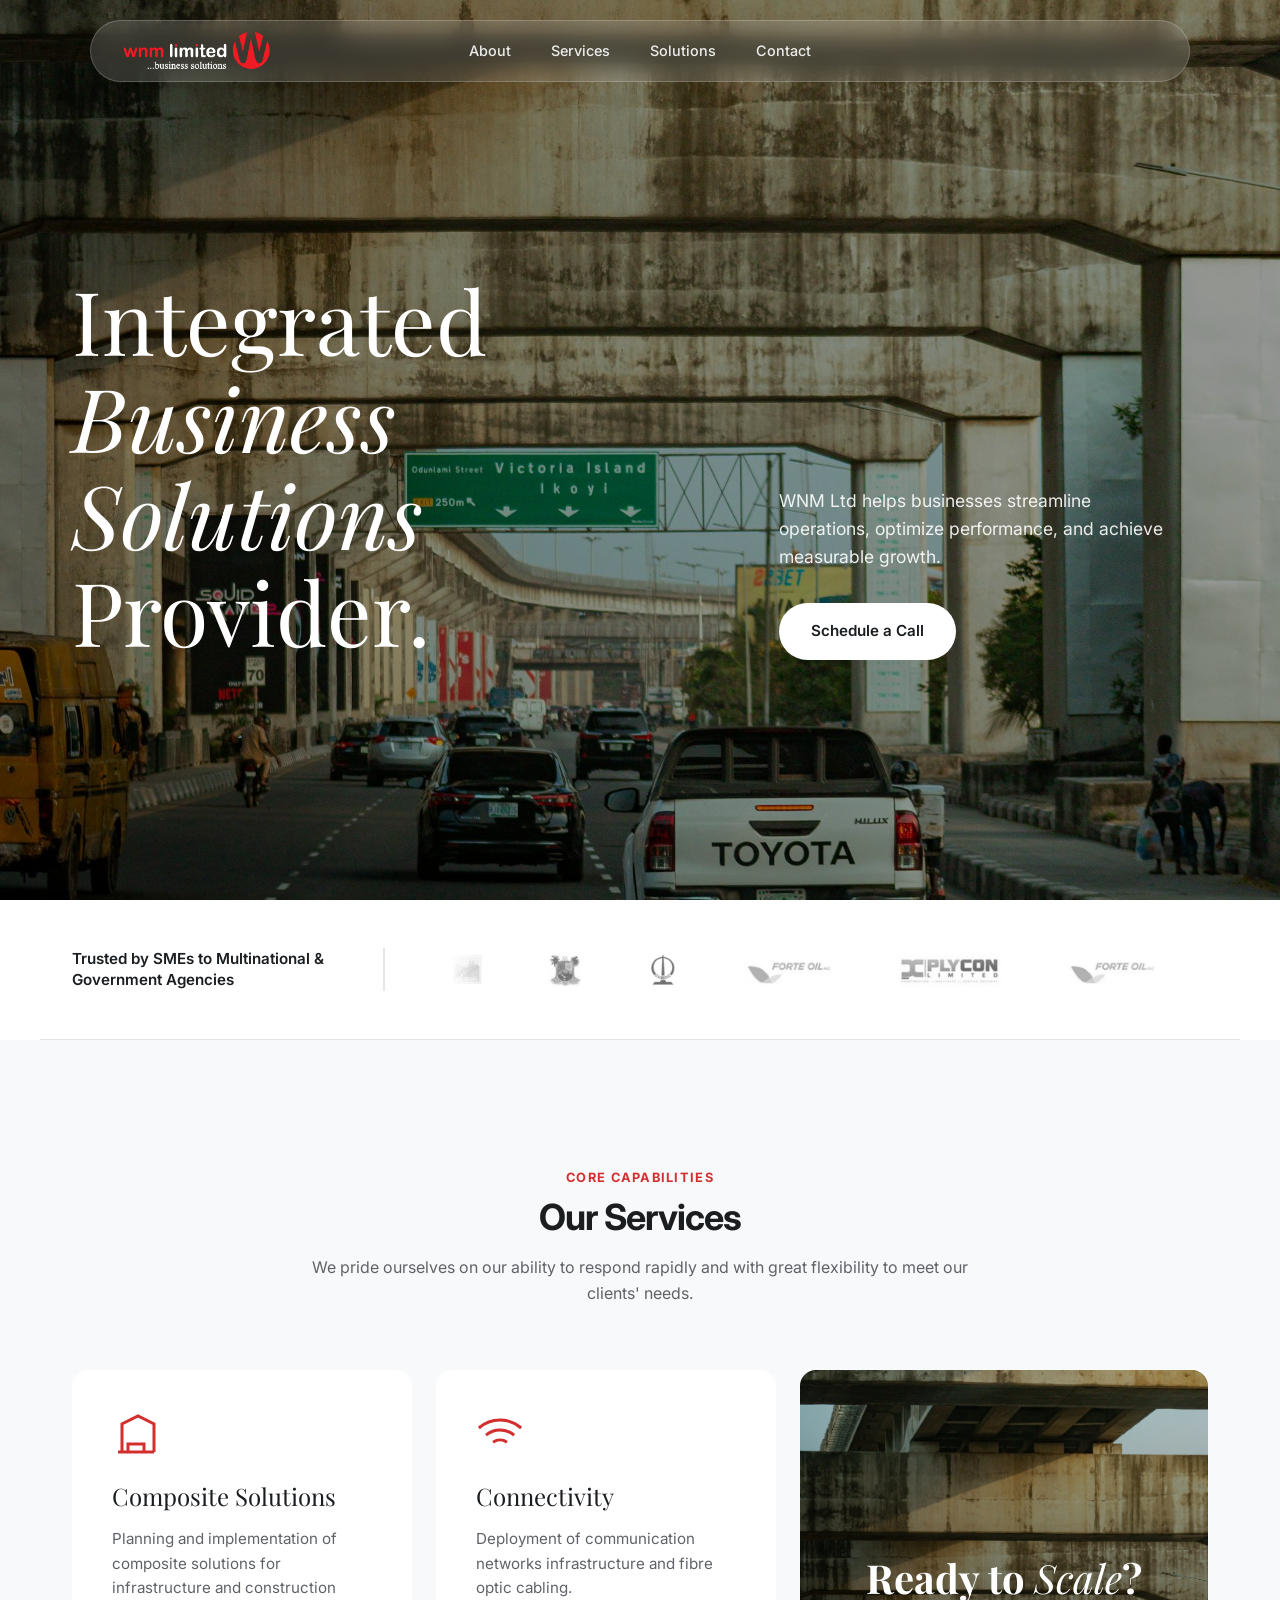
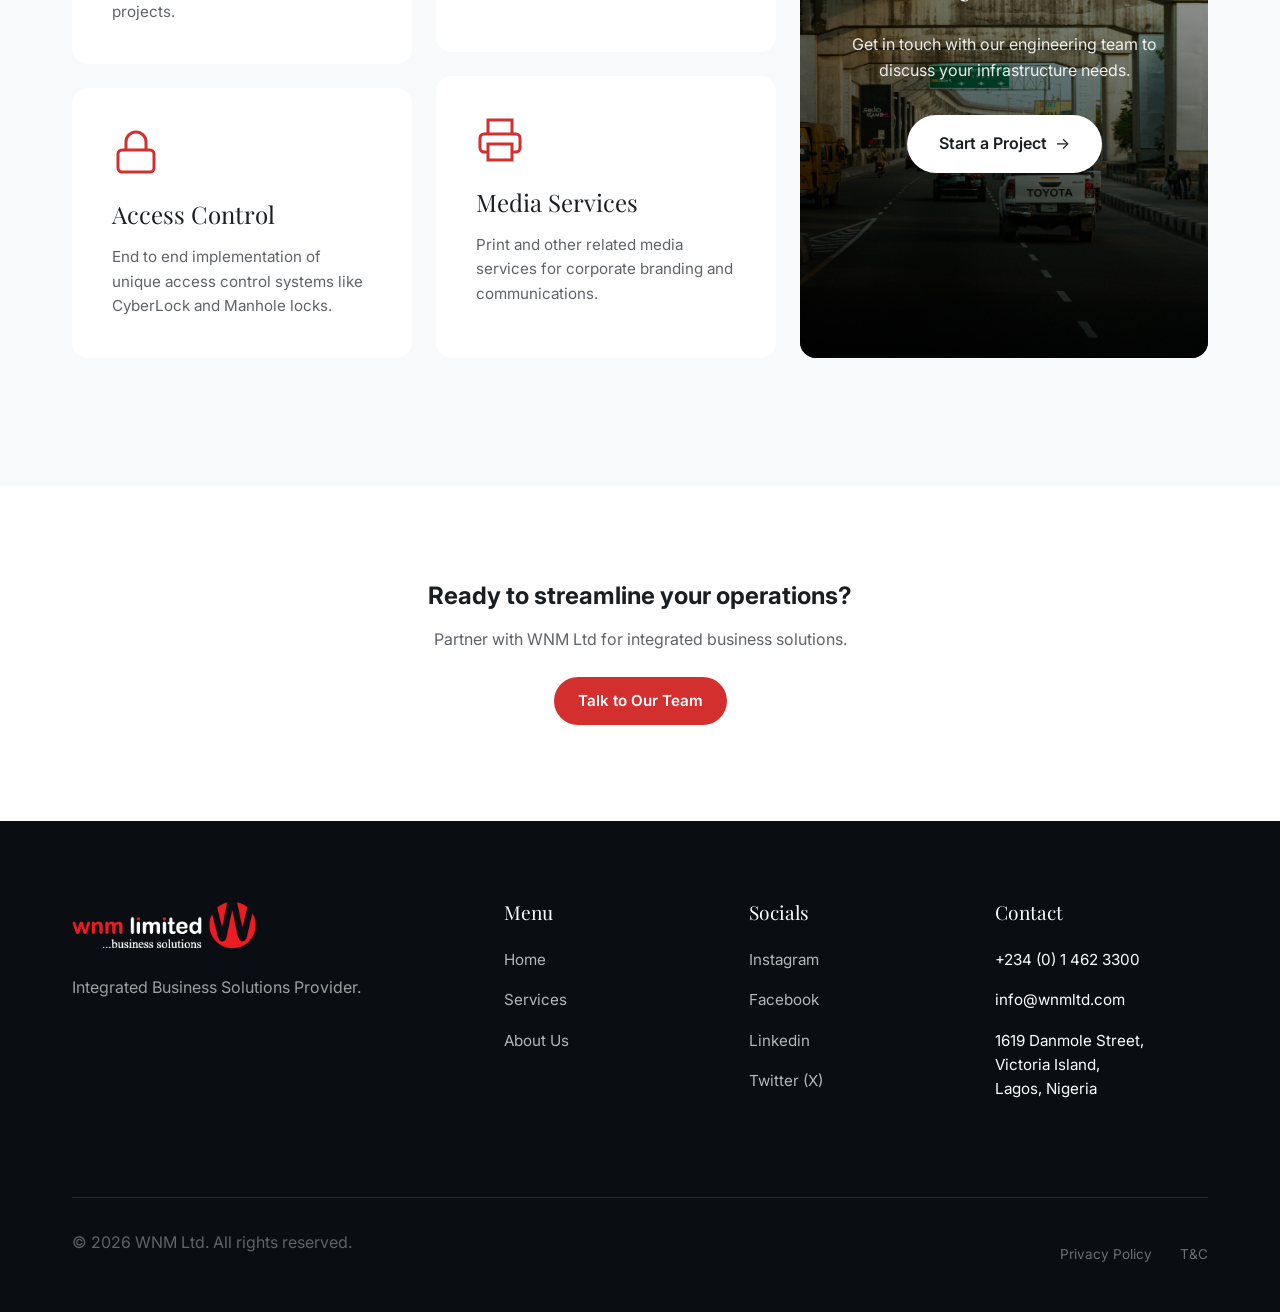
==== index.html @ cbe11daa "Initial commit: WNM Ltd website with modern redesign" ====
<!DOCTYPE html>
<html lang="en">

<head>
    <meta charset="UTF-8">
    <meta name="viewport" content="width=device-width, initial-scale=1.0">
    <meta name="description"
        content="WNM Ltd - Integrated Business Solutions. Infrastructure, Technology, and Industrial Services.">
    <title>WNM Ltd | Integrated Business Solutions</title>
    <link rel="stylesheet" href="style.css">
    <link rel="icon"
        href="data:image/svg+xml,<svg xmlns=%22http://www.w3.org/2000/svg%22 viewBox=%220 0 100 100%22><text y=%22.9em%22 font-size=%2290%22>W</text></svg>">
</head>

<body>

    <!-- Navigation -->
    <header class="site-header">
        <div class="container header-inner">
            <a href="#" class="logo">
                <img src="images/wnm-logo.png" alt="WNM Ltd" style="height: 40px;">
            </a>
            <nav class="main-nav">
                <ul>
                    <li><a href="#">About</a></li>
                    <li><a href="#">Services</a></li>
                    <li><a href="#">Solutions</a></li>
                    <li><a href="#">Contact</a></li>
                </ul>
            </nav>
            <button class="mobile-menu-toggle" aria-label="Toggle navigation">
                <span class="bar"></span>
                <span class="bar"></span>
                <span class="bar"></span>
            </button>
        </div>
    </header>

    <main>
        </div>
        </section>

        <!-- Hero Section -->
        <header class="hero-section">
            <div class="hero-slideshow">
                <div class="hero-slide active" style="background-image: url('images/lagos_1.jpg');"></div>
                <div class="hero-slide" style="background-image: url('images/lagos_2.jpg');"></div>
                <div class="hero-slide" style="background-image: url('images/lagos_3.jpg');"></div>
                <div class="hero-slide" style="background-image: url('images/lagos_4.jpg');"></div>
                <div class="overlay"></div>
            </div>
            <div class="container hero-container">
                <div class="hero-split">
                    <div class="hero-left fade-in">
                        <h1>Integrated<br><em>Business Solutions</em><br>Provider.</h1>
                    </div>
                    <div class="hero-right fade-in">
                        <p>WNM Ltd helps businesses streamline operations, optimize performance, and achieve measurable
                            growth.</p>
                        <a href="#" class="btn btn-white mt-3">Schedule a Call</a>
                    </div>
                </div>
            </div>
            </div>
        </header>

        <!-- Client Scroll Section -->
        <section class="client-section">
            <div class="container client-container">
                <div class="client-label">
                    <span class="trust-text">Trusted by SMEs to Multinational & Government Agencies</span>
                </div>
                <div class="client-logos-wrapper">
                    <div class="client-track">
                        <!-- Original Set -->
                        <img src="images/clients/client-1.png" alt="Lagos State Public Works">
                        <img src="images/clients/client-2.png" alt="Lagos Coat of Arms">
                        <img src="images/clients/client-3.png" alt="CCECC">
                        <img src="images/clients/client-4.png" alt="Forte Oil">
                        <img src="images/clients/client-5.png" alt="Plycon">
                        <img src="images/clients/client-6.png" alt="Forte Oil">
                        <img src="images/clients/client-7.png" alt="Osun State">
                        <img src="images/clients/client-8.png" alt="CMW">
                        <img src="images/clients/client-9.png" alt="MTN">

                        <!-- Duplicate Set for Infinite Scroll -->
                        <img src="images/clients/client-1.png" alt="Lagos State Public Works">
                        <img src="images/clients/client-2.png" alt="Lagos Coat of Arms">
                        <img src="images/clients/client-3.png" alt="CCECC">
                        <img src="images/clients/client-4.png" alt="Forte Oil">
                        <img src="images/clients/client-5.png" alt="Plycon">
                        <img src="images/clients/client-6.png" alt="Forte Oil">
                        <img src="images/clients/client-7.png" alt="Osun State">
                        <img src="images/clients/client-8.png" alt="CMW">
                        <img src="images/clients/client-9.png" alt="MTN">

                        <!-- Extra Set for smooth loop -->
                        <img src="images/clients/client-1.png" alt="Lagos State Public Works">
                        <img src="images/clients/client-2.png" alt="Lagos Coat of Arms">
                        <img src="images/clients/client-3.png" alt="CCECC">
                        <img src="images/clients/client-4.png" alt="Forte Oil">
                        <img src="images/clients/client-5.png" alt="Plycon">
                        <img src="images/clients/client-6.png" alt="Forte Oil">
                        <img src="images/clients/client-7.png" alt="Osun State">
                        <img src="images/clients/client-8.png" alt="CMW">
                        <img src="images/clients/client-9.png" alt="MTN">
                    </div>
                </div>
            </div>
        </section>



        <!-- Services Grid (Restored) -->
        <section id="services" class="services-section">
            <div class="container">
                <div class="section-header text-center fade-in">
                    <span class="section-subtitle">Core Capabilities</span>
                    <h2 class="section-title">Our Services</h2>
                    <p class="section-intro">We pride ourselves on our ability to respond rapidly and with great
                        flexibility to meet our clients' needs.</p>
                </div>

                <div class="services-wrapper">
                    <!-- Column 1 -->
                    <div class="service-col">
                        <div class="service-card-modern fade-in">
                            <div class="service-icon">
                                <svg width="24" height="24" viewBox="0 0 24 24" fill="none" stroke="currentColor"
                                    stroke-width="2">
                                    <path d="M3 21h18M5 21V7l8-4 8 4v14M8 21v-4h8v4" />
                                </svg>
                            </div>
                            <h3>Composite Solutions</h3>
                            <p>Planning and implementation of composite solutions for infrastructure and construction
                                projects.</p>
                        </div>
                        <div class="service-card-modern fade-in">
                            <div class="service-icon">
                                <svg width="24" height="24" viewBox="0 0 24 24" fill="none" stroke="currentColor"
                                    stroke-width="2">
                                    <rect x="3" y="11" width="18" height="11" rx="2" ry="2"></rect>
                                    <path d="M7 11V7a5 5 0 0 1 10 0v4"></path>
                                </svg>
                            </div>
                            <h3>Access Control</h3>
                            <p>End to end implementation of unique access control systems like CyberLock and Manhole
                                locks.</p>
                        </div>
                    </div>

                    <!-- Column 2 -->
                    <div class="service-col">
                        <div class="service-card-modern fade-in">
                            <div class="service-icon">
                                <svg width="24" height="24" viewBox="0 0 24 24" fill="none" stroke="currentColor"
                                    stroke-width="2">
                                    <path d="M5 12.55a11 11 0 0 1 14.08 0"></path>
                                    <path d="M1.42 9a16 16 0 0 1 21.16 0"></path>
                                    <path d="M8.53 16.11a6 6 0 0 1 6.95 0"></path>
                                    <line x1="12" y1="20" x2="12.01" y2="20"></line>
                                </svg>
                            </div>
                            <h3>Connectivity</h3>
                            <p>Deployment of communication networks infrastructure and fibre optic cabling.</p>
                        </div>
                        <div class="service-card-modern fade-in">
                            <div class="service-icon">
                                <svg width="24" height="24" viewBox="0 0 24 24" fill="none" stroke="currentColor"
                                    stroke-width="2">
                                    <polyline points="6 9 6 2 18 2 18 9"></polyline>
                                    <path
                                        d="M6 18H4a2 2 0 0 1-2-2v-5a2 2 0 0 1 2-2h16a2 2 0 0 1 2 2v5a2 2 0 0 1-2 2h-2">
                                    </path>
                                    <rect x="6" y="14" width="12" height="8"></rect>
                                </svg>
                            </div>
                            <h3>Media Services</h3>
                            <p>Print and other related media services for corporate branding and communications.</p>
                        </div>
                    </div>

                    <!-- Column 3 (CTA) -->
                    <div class="service-cta-card fade-in">
                        <div class="cta-bg-image" style="background-image: url('images/lagos_1.jpg');"></div>
                        <div class="cta-overlay"></div>
                        <div class="cta-content">
                            <h3 class="cta-title">Ready to <em>Scale</em>?</h3>
                            <p style="color: rgba(255,255,255,0.9); margin-bottom: 2rem;">Get in touch with our
                                engineering team to discuss your infrastructure needs.</p>
                            <a href="#contact" class="btn-cta">Start a Project <span class="arrow-icon">→</span></a>
                        </div>
                    </div>
                </div>
            </div>
        </section>



        <!-- Team Section moved to about.html -->

        <!-- CTA Section -->
        <section id="contact" class="section-padding cta-section text-center">
            <div class="container fade-in">
                <h2>Ready to streamline your operations?</h2>
                <p>Partner with WNM Ltd for integrated business solutions.</p>
                <div class="btn-group">
                    <a href="mailto:contact@wnmltd.com" class="btn btn-primary">Talk to Our Team</a>
                </div>
            </div>
        </section>
    </main>

    <footer class="site-footer-modern">
        <div class="container">
            <div class="footer-top">
                <div class="footer-brand">
                    <a href="#" class="logo-large">
                        <img src="images/wnm-logo.png" alt="WNM Ltd" style="height: 50px;">
                    </a>
                    <p>Integrated Business Solutions Provider.</p>
                </div>

                <div class="footer-nav">
                    <div class="footer-list">
                        <h5>Menu</h5>
                        <ul>
                            <li><a href="#">Home</a></li>
                            <li><a href="#">Services</a></li>
                            <li><a href="#">About Us</a></li>
                        </ul>
                    </div>

                    <div class="footer-list">
                        <h5>Socials</h5>
                        <ul>
                            <li><a href="https://www.instagram.com/wnmlimited/" target="_blank">Instagram</a></li>
                            <li><a href="https://www.facebook.com/wnmlimited/" target="_blank">Facebook</a></li>
                            <li><a href="https://www.linkedin.com/company/wnm-limited/" target="_blank">Linkedin</a>
                            </li>
                            <li><a href="https://x.com/wnmlimited" target="_blank">Twitter (X)</a></li>
                        </ul>
                    </div>

                    <div class="footer-list">
                        <h5>Contact</h5>
                        <ul>
                            <li>+234 (0) 1 462 3300</li>
                            <li>info@wnmltd.com</li>
                            <li>1619 Danmole Street,<br>Victoria Island,<br>Lagos, Nigeria</li>
                        </ul>
                    </div>
                </div>
            </div>

            <div class="footer-bottom">
                <p>&copy; 2026 WNM Ltd. All rights reserved.</p>
                <div class="footer-links">
                    <a href="#">Privacy Policy</a>
                    <a href="#">T&C</a>
                </div>
            </div>
        </div>
    </footer>

    <script src="script.js"></script>
</body>

</html>
---- style.css ----
/* =========================================
   WNM Ltd - Corporate Identity Design System
   ========================================= */

@import url('https://fonts.googleapis.com/css2?family=Inter:wght@300;400;500;600;700&family=Playfair+Display:ital,wght@0,400;0,600;0,700;1,400&display=swap');

:root {
    /* Color System */
    --color-primary: #1A1E21;
    /* Charcoal Grey */
    --color-primary-light: #2C3338;
    --color-secondary: #F0F2F5;
    /* Soft Grey */
    --color-secondary-dark: #E1E4E8;
    --color-accent: #D32F2F;
    /* Bold Red */
    --color-accent-hover: #B71C1C;
    --color-text-main: #1A1E21;
    --color-text-muted: #5F6368;
    --color-white: #FFFFFF;
    --color-border: #E1E4E8;

    /* Typography */
    --font-main: 'Inter', -apple-system, BlinkMacSystemFont, "Segoe UI", Roboto, Helvetica, Arial, sans-serif;
    --font-serif: 'Playfair Display', serif;

    /* Spacing & Layout */
    --section-spacing: 6rem;
    --container-width: 1200px;
    --container-padding: 2rem;
    --border-radius: 12px;
    /* Increased radius based on ref */

    /* Transitions */
    --transition-fast: 0.2s ease;
    --transition-smooth: 0.4s cubic-bezier(0.25, 0.46, 0.45, 0.94);
}

/* =========================================
   Reset & Base Styles
   ========================================= */

* {
    margin: 0;
    padding: 0;
    box-sizing: border-box;
}

html {
    scroll-behavior: smooth;
    font-size: 16px;
}

body {
    font-family: var(--font-main);
    color: var(--color-text-main);
    background-color: var(--color-white);
    /* Changed to white base */
    line-height: 1.6;
    -webkit-font-smoothing: antialiased;
}

h1,
h2,
h3,
h4,
h5,
h6 {
    line-height: 1.2;
    font-weight: 700;
    color: var(--color-primary);
    margin-bottom: 1rem;
}

p {
    margin-bottom: 1.5rem;
    color: var(--color-text-muted);
    font-size: 1rem;
    max-width: 65ch;
}

a {
    text-decoration: none;
    color: inherit;
    transition: var(--transition-fast);
}

ul {
    list-style: none;
}

img {
    max-width: 100%;
    height: auto;
    display: block;
}

/* =========================================
   Utilities
   ========================================= */

.container {
    width: 100%;
    max-width: var(--container-width);
    margin: 0 auto;
    padding: 0 var(--container-padding);
}

.text-center {
    text-align: center;
}

.bg-light {
    background-color: var(--color-secondary);
}

.btn {
    display: inline-flex;
    align-items: center;
    justify-content: center;
    padding: 0.75rem 1.5rem;
    font-weight: 600;
    font-size: 0.95rem;
    border-radius: 50px;
    /* Pill shape based on ref */
    border: none;
    cursor: pointer;
    transition: var(--transition-fast);
}

.btn-primary {
    background-color: var(--color-accent);
    color: var(--color-white);
}

.btn-primary:hover {
    background-color: var(--color-accent-hover);
    transform: translateY(-1px);
}

.btn-secondary {
    background-color: transparent;
    border: 1px solid var(--color-primary);
    color: var(--color-primary);
}

.btn-secondary:hover {
    background-color: var(--color-primary);
    color: var(--color-white);
}

.section-padding {
    padding: var(--section-spacing) 0;
}

.rounded-img {
    border-radius: var(--border-radius);
}

.shadow-lg {
    box-shadow: 0 20px 40px rgba(0, 0, 0, 0.1);
}

/* =========================================
   Layout Patterns
   ========================================= */

.section-header {
    margin-bottom: 3rem;
}

.section-title {
    font-size: 2.25rem;
    letter-spacing: -0.03em;
}

.section-subtitle {
    display: block;
    color: var(--color-accent);
    text-transform: uppercase;
    font-size: 0.8rem;
    font-weight: 700;
    letter-spacing: 0.1em;
    margin-bottom: 0.5rem;
}

.grid-2 {
    display: grid;
    grid-template-columns: repeat(2, 1fr);
    gap: 2rem;
}

.grid-3 {
    display: grid;
    grid-template-columns: repeat(3, 1fr);
    gap: 2rem;
}

.grid-4 {
    display: grid;
    grid-template-columns: repeat(4, 1fr);
    gap: 1.5rem;
}

.split-section {
    display: grid;
    grid-template-columns: 1fr 1fr;
    align-items: center;
    gap: 5rem;
}

@media (max-width: 900px) {

    .grid-3,
    .grid-4 {
        grid-template-columns: repeat(2, 1fr);
    }

    .split-section {
        grid-template-columns: 1fr;
        gap: 3rem;
    }
}

@media (max-width: 600px) {

    .grid-3,
    .grid-4 {
        grid-template-columns: 1fr;
    }
}

/* =========================================
   Component: Navbar
   ========================================= */
/* =========================================
   Component: Navbar (Floating)
   ========================================= */
.site-header {
    position: fixed;
    top: 20px;
    left: 50%;
    transform: translateX(-50%);
    width: 90%;
    max-width: 1100px;
    background-color: rgba(255, 255, 255, 0.15);
    /* Glass effect */
    backdrop-filter: blur(12px);
    -webkit-backdrop-filter: blur(12px);
    border: 1px solid rgba(255, 255, 255, 0.2);
    border-radius: 50px;
    /* Pill shape */
    z-index: 1000;
    transition: all 0.3s ease;
}

.header-inner {
    display: flex;
    justify-content: space-between;
    align-items: center;
    height: 60px;
    padding: 0 2rem;
    position: relative;
}

.logo {
    font-size: 1.25rem;
    font-weight: 700;
    color: var(--color-white);
    /* White for contrast on header */
    display: flex;
    align-items: center;
    gap: 0.5rem;
    z-index: 2;
    /* Ensure logo is clickable */
}

.logo span {
    color: var(--color-white);
}

.main-nav {
    position: absolute;
    left: 50%;
    transform: translateX(-50%);
    width: auto;
}

.main-nav ul {
    display: flex;
    gap: 2.5rem;
    list-style: none;
    margin: 0;
    padding: 0;
}

.main-nav a {
    font-size: 0.9rem;
    font-weight: 500;
    color: rgba(255, 255, 255, 0.9);
}

.main-nav a:hover {
    color: var(--color-white);
    text-shadow: 0 0 10px rgba(255, 255, 255, 0.5);
}

.mobile-menu-toggle {
    display: none;
    background: none;
    border: none;
    cursor: pointer;
    flex-direction: column;
    gap: 5px;
}

.bar {
    width: 25px;
    height: 2px;
    background: var(--color-primary);
}

@media (max-width: 768px) {
    .main-nav {
        position: fixed;
        top: 70px;
        left: 0;
        width: 100%;
        background: var(--color-white);
        border-bottom: 1px solid var(--color-border);
        padding: 2rem;
        transform: translateY(-100%);
        opacity: 0;
        transition: var(--transition-smooth);
        pointer-events: none;
    }

    .main-nav.active {
        transform: translateY(0);
        opacity: 1;
        pointer-events: all;
    }

    .main-nav ul {
        flex-direction: column;
        align-items: center;
    }

    .mobile-menu-toggle {
        display: flex;
    }
}

/* =========================================
   Component: Hero
   ========================================= */
.hero-section {
    position: relative;
    height: 100vh;
    /* Full screen */
    min-height: 700px;
    display: flex;
    align-items: center;
    margin-top: 0;
    /* Reset margin since header is floating */
    padding-top: 80px;
    /* Space for the header */
}

.hero-slideshow {
    position: absolute;
    top: 0;
    left: 0;
    width: 100%;
    height: 100%;
    z-index: -1;
    overflow: hidden;
}

.hero-slide {
    position: absolute;
    top: 0;
    left: 0;
    width: 100%;
    height: 100%;
    background-size: cover;
    background-position: center;
    opacity: 0;
    transition: opacity 1s ease-in-out;
}

.hero-slide.active {
    opacity: 1;
}

.hero-slideshow .overlay {
    position: absolute;
    top: 0;
    left: 0;
    width: 100%;
    height: 100%;
    background: rgba(0, 0, 0, 0.4);
    z-index: 1;
    /* Above slides, below content */
}

.hero-container {
    position: relative;
    z-index: 2;
    /* Ensure content is above overlay */
    width: 100%;
}

.hero-split {
    display: grid;
    grid-template-columns: 1.2fr 0.8fr;
    gap: 4rem;
    align-items: flex-end;
    padding-bottom: 2rem;
}

.hero-left h1 {
    font-family: var(--font-serif);
    font-size: 5.5rem;
    line-height: 1.1;
    color: var(--color-white);
    font-weight: 400;
}

.hero-left h1 em {
    font-style: italic;
    font-weight: 400;
}

.hero-right {
    display: flex;
    flex-direction: column;
    justify-content: flex-end;
    align-items: flex-start;
    padding-bottom: 1rem;
}

.hero-right p {
    color: rgba(255, 255, 255, 0.9);
    font-size: 1.1rem;
    margin-bottom: 2rem;
    max-width: 400px;
}

.btn-white {
    background-color: var(--color-white);
    color: var(--color-primary);
    padding: 1rem 2rem;
    border-radius: 50px;
    font-weight: 600;
    display: inline-flex;
    align-items: center;
    gap: 0.5rem;
}

.btn-white:hover {
    background-color: var(--color-secondary);
    transform: translateY(-2px);
}

.arrow-icon {
    font-weight: 400;
}

@media (max-width: 900px) {
    .hero-split {
        grid-template-columns: 1fr;
        gap: 2rem;
    }

    .hero-left h1 {
        font-size: 3.5rem;
    }
}

/* =========================================
   Component: Stats Bar (New)
   ========================================= */
.stats-bar {
    background: var(--color-white);
    padding: 3rem 0;
    border-bottom: 1px solid var(--color-border);
    margin-top: -3rem;
    /* Overlap effect if using shadow, here flush */
    position: relative;
    z-index: 10;
}

.stats-grid {
    display: grid;
    grid-template-columns: repeat(4, 1fr);
    gap: 2rem;
    background: var(--color-white);
    border-radius: var(--border-radius);
    padding: 2rem;
    box-shadow: 0 10px 30px rgba(0, 0, 0, 0.05);
}

.stat-item {
    padding-left: 1rem;
    border-left: 2px solid var(--color-secondary-dark);
}

.stat-icon {
    display: block;
    font-size: 0.9rem;
    font-weight: 700;
    color: var(--color-accent);
    margin-bottom: 0.5rem;
}

.stat-item h4 {
    font-size: 1.1rem;
    margin-bottom: 0.25rem;
}

.stat-item p {
    font-size: 0.9rem;
    margin-bottom: 0;
    line-height: 1.4;
}

@media (max-width: 768px) {
    .stats-grid {
        grid-template-columns: 1fr 1fr;
    }

    .hero-content h1 {
        font-size: 2.5rem;
    }
}

/* =========================================
   Component: Services Grid
   ========================================= */
.service-card {
    background: var(--color-white);
    padding: 2rem;
    border-radius: var(--border-radius);
    border: 1px solid var(--color-border);
    transition: var(--transition-fast);
}

.service-card:hover {
    border-color: var(--color-accent);
    box-shadow: 0 10px 20px rgba(0, 0, 0, 0.05);
}

.icon-box {
    width: 48px;
    height: 48px;
    background: var(--color-secondary);
    color: var(--color-accent);
    display: flex;
    align-items: center;
    justify-content: center;
    border-radius: 8px;
    margin-bottom: 1.5rem;
}

.service-card h3 {
    font-size: 1.1rem;
    margin-bottom: 0.5rem;
}

.service-card p {
    font-size: 0.9rem;
    margin-bottom: 0;
}

/* =========================================
   Component: Feature Rows (Wide Cards)
   ========================================= */
.feature-rows {
    display: flex;
    flex-direction: column;
    gap: 2rem;
}

.feature-row {
    position: relative;
    height: 350px;
    border-radius: var(--border-radius);
    background-size: cover;
    background-position: center;
    overflow: hidden;
    display: flex;
    align-items: flex-end;
}

.feature-overlay {
    background: linear-gradient(to top, rgba(0, 0, 0, 0.9), transparent);
    width: 100%;
    padding: 3rem;
    color: var(--color-white);
}

.feature-overlay h3 {
    color: var(--color-white);
    font-size: 1.75rem;
    margin-bottom: 0.5rem;
}

.feature-overlay p {
    color: rgba(255, 255, 255, 0.8);
    max-width: 500px;
    margin-bottom: 1.5rem;
}

.btn-arrow {
    color: var(--color-white);
    font-weight: 600;
    font-size: 0.9rem;
}

.btn-arrow:hover {
    text-decoration: underline;
}

/* =========================================
   Component: Team Grid
   ========================================= */
.team-card {
    text-align: center;
}

.team-card img {
    width: 200px;
    height: 200px;
    object-fit: cover;
    border-radius: 50%;
    /* Circle portraits */
    margin: 0 auto 1.5rem;
    border: 4px solid var(--color-white);
    box-shadow: 0 5px 15px rgba(0, 0, 0, 0.1);
}

.team-card h4 {
    margin-bottom: 0.25rem;
    font-size: 1.2rem;
}

.team-card p {
    color: var(--color-text-muted);
    font-size: 0.9rem;
}

/* =========================================
   Component: About Section (Stratwell Style)
   ========================================= */
.about-section {
    background-color: #F0F4F8;
    /* Light Grey/Blue */
    padding: 8rem 0;
    position: relative;
    z-index: 10;
}

.about-header {
    max-width: 900px;
    margin: 0 auto 5rem;
    text-align: center;
    display: flex;
    flex-direction: column;
    align-items: center;
}

.about-pill {
    display: inline-flex;
    align-items: center;
    gap: 0.5rem;
    padding: 0.5rem 1.2rem;
    border: 1px solid rgba(0, 0, 0, 0.1);
    border-radius: 50px;
    font-size: 0.75rem;
    font-weight: 600;
    text-transform: uppercase;
    letter-spacing: 0.05em;
    color: var(--color-text-muted);
    background-color: transparent;
    margin-bottom: 2rem;
}


.dot {
    width: 8px;
    height: 8px;
    background-color: var(--color-accent);
    /* Brand Red */

    border-radius: 50%;
}

.about-text {
    font-family: var(--font-serif);
    font-size: 3rem;
    line-height: 1.3;
    color: var(--color-primary);
    font-weight: 400;
}

.accent-italic {
    font-family: var(--font-serif);
    font-style: italic;
    color: var(--color-accent);
    /* Brand Red */

    font-weight: 400;
}

/* Stats Cards */
.stats-grid {
    display: grid;
    grid-template-columns: repeat(4, 1fr);
    gap: 1.5rem;
    margin-top: 3rem;
}

.stat-card {
    background: var(--color-white);
    padding: 2.5rem 2rem;
    border-radius: 16px;
    box-shadow: 0 10px 40px rgba(0, 0, 0, 0.04);
    display: flex;
    flex-direction: column;
    align-items: flex-start;
    justify-content: flex-start;
    text-align: left;
    transition: transform 0.3s ease;
    height: 100%;
}

.stat-card:hover {
    transform: translateY(-5px);
}

.stat-number {
    font-family: var(--font-serif);
    font-size: 3.5rem;
    color: var(--color-primary);
    line-height: 1;
    margin-bottom: 1rem;
    display: block;
}

.stat-card p {
    font-size: 0.95rem;
    line-height: 1.5;
    color: var(--color-text-muted);
}

/* =========================================
   Component: Services Section (Redesign)
   ========================================= */
.services-section {
    background-color: #F8F9FA;
    /* Slightly lighter than about for differentiation */
    padding: 8rem 0;
}

.services-wrapper {
    display: grid;
    grid-template-columns: 1fr 1fr 1.2fr;
    gap: 1.5rem;
    margin-top: 4rem;
}

.service-col {
    display: flex;
    flex-direction: column;
    gap: 1.5rem;
}

.service-card-modern {
    background: var(--color-white);
    padding: 2.5rem;
    border-radius: 16px;
    height: 100%;
    transition: var(--transition-fast);
    display: flex;
    flex-direction: column;
    align-items: flex-start;
}

.service-card-modern:hover {
    box-shadow: 0 10px 30px rgba(0, 0, 0, 0.05);
    transform: translateY(-3px);
}

.service-icon {
    width: 48px;
    height: 48px;
    margin-bottom: 1.5rem;
    color: var(--color-accent);
    /* Brand Red */
}

/* SVG Icon styling */
.service-icon svg {
    width: 100%;
    height: 100%;
    stroke-width: 1.5;
}

.service-card-modern h3 {
    font-family: var(--font-serif);
    font-size: 1.5rem;
    color: var(--color-primary);
    margin-bottom: 1rem;
    font-weight: 400;
}

.service-card-modern p {
    font-size: 0.95rem;
    line-height: 1.6;
    color: var(--color-text-muted);
    margin-bottom: 0;
}

/* Large CTA Card */
.service-cta-card {
    position: relative;
    border-radius: 16px;
    overflow: hidden;
    height: 100%;
    min-height: 500px;
    /* Ensure height on mobile if stacked */
    display: flex;
    flex-direction: column;
    justify-content: flex-end;
    padding: 3rem;
    color: var(--color-white);
}

.cta-bg-image {
    position: absolute;
    top: 0;
    left: 0;
    width: 100%;
    height: 100%;
    background-image: url('corporate-team.png');
    /* Reusing existing asset */
    background-size: cover;
    background-position: center;
    z-index: 1;
}

.cta-overlay {
    position: absolute;
    top: 0;
    left: 0;
    width: 100%;
    height: 100%;
    background: linear-gradient(to top, rgba(0, 0, 0, 0.8), rgba(0, 0, 0, 0.2));
    z-index: 2;
}

.cta-content {
    position: relative;
    z-index: 3;
}

.cta-title {
    font-family: var(--font-serif);
    font-size: 2.5rem;
    line-height: 1.1;
    margin-bottom: 2rem;
    color: var(--color-white);
}

.cta-title em {
    font-style: italic;
    font-weight: 400;
}

.btn-cta {
    background-color: var(--color-white);
    color: var(--color-primary);
    padding: 1rem 2rem;
    border-radius: 50px;
    font-weight: 600;
    display: inline-flex;
    align-items: center;
    gap: 0.5rem;
    transition: var(--transition-fast);
}

.btn-cta:hover {
    background-color: var(--color-secondary);
    transform: translateY(-2px);
}

@media (max-width: 900px) {
    .services-wrapper {
        grid-template-columns: 1fr;
    }

    .service-col {
        display: grid;
        grid-template-columns: 1fr 1fr;
    }

    .service-cta-card {
        min-height: 400px;
    }
}

@media (max-width: 600px) {
    .service-col {
        grid-template-columns: 1fr;
    }
}

/* Stats Cards */
.stats-grid {
    display: grid;
    grid-template-columns: repeat(4, 1fr);
    gap: 1.5rem;
    margin-top: 3rem;
}

.stat-card {
    background: var(--color-white);
    padding: 2.5rem 2rem;
    border-radius: 16px;
    box-shadow: 0 10px 40px rgba(0, 0, 0, 0.04);
    display: flex;
    flex-direction: column;
    align-items: flex-start;
    justify-content: flex-start;
    text-align: left;
    transition: transform 0.3s ease;
    height: 100%;
}

.stat-card:hover {
    transform: translateY(-5px);
}

.stat-number {
    font-family: var(--font-serif);
    font-size: 3.5rem;
    color: var(--color-primary);
    line-height: 1;
    margin-bottom: 1rem;
    display: block;
}

.stat-card p {
    font-size: 0.95rem;
    line-height: 1.5;
    color: var(--color-text-muted);
}

@media (max-width: 900px) {
    .about-text {
        font-size: 2rem;
    }

    .stats-grid {
        grid-template-columns: repeat(2, 1fr);
    }
}

@media (max-width: 600px) {
    .stats-grid {
        grid-template-columns: 1fr;
    }
}

/* =========================================
   Footer & Animations
   ========================================= */
.site-footer {
    background: var(--color-primary);
    color: var(--color-white);
    padding: 5rem 0 2rem;
}

.footer-grid {
    display: grid;
    grid-template-columns: 2fr 1fr 1fr 1fr;
    gap: 4rem;
    margin-bottom: 4rem;
}

.footer-logo {
    font-size: 1.5rem;
    font-weight: 700;
    color: var(--color-white);
}

.footer-logo span {
    color: var(--color-accent);
}

.footer-col h4 {
    color: var(--color-white);
    font-size: 1rem;
    opacity: 0.9;
    margin-bottom: 1.5rem;
}

.footer-col a,
.footer-col p {
    color: rgba(255, 255, 255, 0.6);
    font-size: 0.9rem;
    margin-bottom: 0.75rem;
    display: block;
}

.footer-col a:hover {
    color: var(--color-white);
}

.copyright {
    border-top: 1px solid rgba(255, 255, 255, 0.1);
    padding-top: 2rem;
    text-align: center;
    color: rgba(255, 255, 255, 0.3);
    font-size: 0.8rem;
}

.fade-in {
    opacity: 0;
    transform: translateY(20px);
    transition: opacity 0.6s ease-out, transform 0.6s ease-out;
}

.fade-in.visible {
    opacity: 1;
    transform: translateY(0);
}

/* =========================================
   Component: Client Infinite Scroll
   ========================================= */
.client-section {
    padding: 3rem 0;
    max-width: var(--container-width);
    margin: 0 auto;
    border-bottom: 1px solid var(--color-border);
}

.client-container {
    display: flex;
    align-items: center;
    gap: 4rem;
}

.client-label {
    min-width: 250px;
    padding-right: 2rem;
    border-right: 2px solid var(--color-border);
}

.trust-text {
    font-weight: 600;
    color: var(--color-primary);
    font-size: 0.95rem;
    display: block;
    line-height: 1.4;
}

.client-logos-wrapper {
    overflow: hidden;
    position: relative;
    width: 100%;
    /* Fade mask on sides */
    mask-image: linear-gradient(to right, transparent, black 10%, black 90%, transparent);
    -webkit-mask-image: linear-gradient(to right, transparent, black 10%, black 90%, transparent);
}

.client-track {
    display: flex;
    align-items: center;
    gap: 4rem;
    width: max-content;
    animation: scroll-loop 30s linear infinite;
}

.client-track img {
    height: 35px;
    width: auto;
    opacity: 0.6;
    transition: opacity 0.3s ease;
    filter: grayscale(100%);
}

.client-track img:hover {
    opacity: 1;
    filter: grayscale(0%);
}

@keyframes scroll-loop {
    0% {
        transform: translateX(0);
    }

    100% {
        transform: translateX(-33.33%);
        /* Move 1/3 since we have 3 sets */
    }
}

@media (max-width: 900px) {
    .client-container {
        flex-direction: column;
        align-items: flex-start;
        gap: 2rem;
    }

    .client-label {
        border-right: none;
        padding-right: 0;
        border-bottom: 1px solid var(--color-border);
        padding-bottom: 1.5rem;
        width: 100%;
        min-width: auto;
    }

    .client-track {
        gap: 3rem;
    }
}

/* =========================================
   About Page Styles
   ========================================= */
.about-hero {
    background-color: var(--color-primary);
    padding: 10rem 0 6rem;
    color: var(--color-white);
    position: relative;
    overflow: hidden;
    margin-top: 0;
}

.about-hero h1 {
    color: var(--color-white);
    font-size: 4.5rem;
    margin-bottom: 1.5rem;
}

.about-hero p {
    color: rgba(255, 255, 255, 0.8);
    max-width: 700px;
    margin: 0 auto;
    font-size: 1.1rem;
}

.hero-shape {
    position: absolute;
    top: 0;
    left: 0;
    width: 100%;
    height: 100%;
    background: radial-gradient(circle at 10% 20%, rgba(255, 255, 255, 0.05) 0%, transparent 20%),
        radial-gradient(circle at 90% 80%, rgba(255, 255, 255, 0.05) 0%, transparent 20%);
    pointer-events: none;
}

.who-we-are {
    background-color: #F8F9FB;
    /* Light grey */
}

.highlight-text {
    font-size: 1.2rem;
    font-weight: 600;
    color: var(--color-primary);
    margin-top: 2rem;
}

.highlight-text em {
    color: var(--color-accent-hover);
    /* Blue/Purple typically, using accent here */
    font-style: normal;
}

/* Mission Section */
.mission-section {
    background: var(--color-white);
}

.mission-content {
    display: grid;
    grid-template-columns: 1.2fr 1fr;
    gap: 4rem;
    align-items: center;
    margin-top: 3rem;
}

.mission-text h2 {
    font-family: var(--font-serif);
    font-size: 3rem;
    font-weight: 400;
    line-height: 1.2;
}

.mission-text em {
    font-style: italic;
    color: var(--color-accent-hover);
    /* Or brand blue */
}

.stats-row {
    display: grid;
    grid-template-columns: repeat(4, 1fr);
    gap: 1.5rem;
    margin-top: 5rem;
}

.stat-block {
    background: var(--color-white);
    padding: 2rem;
    border-radius: 12px;
    box-shadow: 0 5px 20px rgba(0, 0, 0, 0.03);
}

.stat-value {
    font-family: var(--font-serif);
    font-size: 3rem;
    color: var(--color-primary);
    display: block;
    margin-bottom: 0.5rem;
}

.stat-block p {
    font-size: 0.85rem;
    margin-bottom: 0;
}

/* Modern Team (Faces) */
.team-section {
    background: #F0F4F8;
}

.team-grid-modern {
    display: flex;
    justify-content: center;
    flex-wrap: wrap;
    gap: 2rem;
}

.team-card-modern {
    position: relative;
    border-radius: 24px;
    overflow: hidden;
    height: 450px;
    width: 100%;
    max-width: 350px;
}

.member-image {
    width: 100%;
    height: 100%;
}

.member-image img {
    width: 100%;
    height: 100%;
    object-fit: cover;
    transition: transform 0.4s ease;
}

.team-card-modern:hover .member-image img {
    transform: scale(1.05);
}

.member-info {
    position: absolute;
    bottom: 0;
    left: 0;
    width: 100%;
    background: linear-gradient(to top, rgba(0, 0, 0, 0.9), transparent);
    padding: 3rem 1.5rem 1.5rem;
    color: var(--color-white);
    text-align: center;
}

.member-info h4 {
    color: var(--color-white);
    font-family: var(--font-serif);
    font-size: 1.5rem;
    margin-bottom: 0.25rem;
    font-weight: 400;
}

.member-info p {
    color: rgba(255, 255, 255, 0.8);
    margin-bottom: 0;
    font-size: 0.9rem;
}

/* =========================================
   Modern Footer Reference
   ========================================= */
.site-footer-modern {
    background-color: #0A0E12;
    /* Dark Navy/Black */
    color: var(--color-white);
    padding: 5rem 0 2rem;
    font-size: 0.95rem;
}

.footer-top {
    display: grid;
    grid-template-columns: 1fr 2fr;
    gap: 5rem;
    margin-bottom: 5rem;
}

.footer-brand p {
    color: rgba(255, 255, 255, 0.6);
    margin-top: 1.5rem;
    max-width: 300px;
}

.footer-nav {
    display: grid;
    grid-template-columns: repeat(3, 1fr);
    gap: 2rem;
}

.footer-list h5 {
    color: var(--color-white);
    font-family: var(--font-serif);
    font-size: 1.2rem;
    font-weight: 400;
    margin-bottom: 1.5rem;
}

.footer-list ul li {
    margin-bottom: 1rem;
}

.footer-list a {
    color: rgba(255, 255, 255, 0.7);
    transition: color 0.2s;
}

.footer-list a:hover {
    color: var(--color-white);
}

.footer-bottom {
    border-top: 1px solid rgba(255, 255, 255, 0.1);
    padding-top: 2rem;
    display: flex;
    justify-content: space-between;
    align-items: center;
    color: rgba(255, 255, 255, 0.4);
    font-size: 0.85rem;
}

.footer-links a {
    margin-left: 1.5rem;
    color: rgba(255, 255, 255, 0.4);
}

.logo-large {
    font-size: 1.5rem;
    font-weight: 700;
    color: var(--color-white);
    display: flex;
    align-items: center;
    gap: 0.5rem;
}

.logo-large span {
    color: var(--color-white);
    /* White in footer */
}

@media (max-width: 900px) {
    .mission-content {
        grid-template-columns: 1fr;
        gap: 2rem;
    }

    .stats-row {
        grid-template-columns: 1fr 1fr;
    }

    .footer-top {
        grid-template-columns: 1fr;
        gap: 3rem;
    }

    .footer-nav {
        grid-template-columns: 1fr 1fr;
    }
}

@media (max-width: 600px) {
    .about-hero h1 {
        font-size: 3rem;
    }

    .team-grid-modern {
        grid-template-columns: 1fr;
    }

    .footer-nav {
        grid-template-columns: 1fr;
    }

    .footer-bottom {
        flex-direction: column;
        gap: 1rem;
        text-align: center;
    }

}

/* -------------------------------------------------- */
/* ---------------- Alignment Fixes ----------------- */
/* -------------------------------------------------- */

.cta-content {
    text-align: center;
    display: flex;
    flex-direction: column;
    align-items: center;
    justify-content: center;
    height: 100%;
}

.cta-section p {
    text-align: center;
    margin-left: auto;
    margin-right: auto;
    max-width: 700px;
}

.section-intro {
    max-width: 700px;
    margin-left: auto;
    margin-right: auto;
    text-align: center;
}

/* =========================================
   Redesign: About Page Modern
   ========================================= */

.about-modern-hero {
    padding: 8rem 0 4rem;
    text-align: center;
    background: linear-gradient(to bottom, #F8F9FB, #fff);
}

.hero-pill {
    display: inline-block;
    padding: 0.5rem 1.5rem;
    border: 1px solid var(--color-border);
    border-radius: 50px;
    font-size: 0.85rem;
    color: var(--color-accent);
    margin-bottom: 2rem;
    background: #fff;
    font-weight: 500;
}

.hero-title-large {
    font-size: 3.5rem;
    font-family: var(--font-serif);
    margin-bottom: 1.5rem;
    color: var(--color-primary);
    line-height: 1.1;
}

.hero-subtitle {
    max-width: 600px;
    margin: 0 auto 4rem;
    color: var(--color-text-muted);
    font-size: 1.1rem;
}

.hero-image-wrapper {
    margin: 0 auto;
    max-width: 1200px;
    border-radius: 20px;
    overflow: hidden;
    box-shadow: 0 20px 40px rgba(0, 0, 0, 0.08);
}

.hero-image-wrapper img {
    width: 100%;
    display: block;
}

/* Modern Stats */
.stats-modern-row {
    display: flex;
    justify-content: space-around;
    padding: 4rem 0;
    max-width: 1000px;
    margin: 0 auto;
    text-align: center;
}

.stat-modern-item h3 {
    font-size: 3rem;
    font-weight: 400;
    color: var(--color-primary);
    margin-bottom: 0.5rem;
}

.stat-modern-item p {
    font-size: 0.9rem;
    font-weight: 600;
    color: var(--color-text-muted);
    text-transform: uppercase;
    letter-spacing: 0.5px;
}

/* Defines Us Section */
.defines-section {
    padding: 6rem 0;
}

.tab-nav {
    display: flex;
    gap: 1rem;
    margin-bottom: 3rem;
}

.tab-pill {
    padding: 0.75rem 1.5rem;
    background: #F0F4F8;
    border-radius: 30px;
    font-size: 0.9rem;
    font-weight: 600;
    color: var(--color-primary-light);
    cursor: pointer;
    transition: all 0.3s ease;
}

.tab-pill.active {
    background: var(--color-primary);
    color: var(--color-white);
}

.defines-grid {
    display: grid;
    grid-template-columns: 1fr 1.5fr;
    gap: 4rem;
    background: #F8F9FB;
    padding: 3rem;
    border-radius: 20px;
}

.defines-list {
    background: #fff;
    padding: 2rem;
    border-radius: 12px;
    box-shadow: 0 5px 15px rgba(0, 0, 0, 0.03);
}

.defines-list ul li {
    padding: 1rem 0;
    border-bottom: 1px solid var(--color-border);
    font-weight: 500;
    display: flex;
    align-items: center;
    gap: 0.5rem;
}

.defines-list ul li::before {
    content: '•';
    color: var(--color-accent);
    font-size: 1.5rem;
}

.defines-content h2 {
    font-size: 2.5rem;
    margin-bottom: 1.5rem;
    font-family: var(--font-serif);
}

/* Feature Visual */
.feature-visual-section {
    padding: 6rem 0;
}

.feature-visual-wrapper {
    position: relative;
    border-radius: 20px;
    overflow: hidden;
    height: 600px;
}

.feature-visual-wrapper img {
    width: 100%;
    height: 100%;
    object-fit: cover;
}

.play-button-overlay {
    position: absolute;
    top: 50%;
    left: 50%;
    transform: translate(-50%, -50%);
    width: 80px;
    height: 80px;
    background: rgba(255, 255, 255, 0.2);
    backdrop-filter: blur(10px);
    border-radius: 50%;
    display: flex;
    align-items: center;
    justify-content: center;
}

.play-icon {
    width: 0;
    height: 0;
    border-top: 15px solid transparent;
    border-bottom: 15px solid transparent;
    border-left: 25px solid white;
    margin-left: 5px;
}

@media (max-width: 900px) {
    .stats-modern-row {
        flex-direction: column;
        gap: 2rem;
    }

    .defines-grid {
        grid-template-columns: 1fr;
    }

    .hero-title-large {
        font-size: 2.5rem;
    }
}

/* -------------------------------------------------- */
/* ---------------- Contact Page -------------------- */
/* -------------------------------------------------- */

.contact-hero {
    position: relative;
    padding: 120px 0 100px;
    background: url('hero-bg.jpg') no-repeat center center/cover;
    /* Fallback */
    background-color: var(--color-primary);
    min-height: 80vh;
    display: flex;
    align-items: center;
    overflow: hidden;
}

.contact-hero-overlay {
    position: absolute;
    top: 0;
    left: 0;
    width: 100%;
    height: 100%;
    background: linear-gradient(135deg, rgba(26, 30, 33, 0.95) 0%, rgba(26, 30, 33, 0.8) 100%);
    z-index: 1;
}

.contact-hero-container {
    position: relative;
    z-index: 2;
    display: grid;
    grid-template-columns: 1fr 1fr;
    gap: 4rem;
    align-items: center;
    color: var(--color-white);
}

.contact-text h1 {
    font-size: 3.5rem;
    line-height: 1.1;
    margin-bottom: 3.5rem;
    font-family: var(--font-serif);
}

.contact-text h1 em {
    font-style: italic;
    color: var(--color-white);
    /* Keep white for contrast */
    font-family: var(--font-serif);
}

.contact-text p {
    font-size: 1.1rem;
    opacity: 0.9;
    max-width: 450px;
    margin-bottom: 2rem;
}

.contact-direct .contact-item {
    display: flex;
    align-items: center;
    gap: 1rem;
    font-size: 1.1rem;
    margin-bottom: 1rem;
    opacity: 0.9;
}

.contact-direct .icon {
    font-size: 1.2rem;
}

/* Contact Form */
.contact-form-wrapper {
    background: rgba(255, 255, 255, 0.1);
    backdrop-filter: blur(10px);
    -webkit-backdrop-filter: blur(10px);
    border: 1px solid rgba(255, 255, 255, 0.2);
    border-radius: 16px;
    padding: 2rem;
    box-shadow: 0 20px 40px rgba(0, 0, 0, 0.2);
}

.contact-form .form-row {
    display: grid;
    grid-template-columns: 1fr 1fr;
    gap: 1rem;
    margin-bottom: 1rem;
}

.contact-form label {
    display: block;
    font-size: 0.9rem;
    margin-bottom: 0.5rem;
    opacity: 0.8;
}

.contact-form input,
.contact-form textarea,
.contact-form select {
    width: 100%;
    padding: 0.8rem 1rem;
    background: rgba(255, 255, 255, 0.9);
    border: 1px solid transparent;
    border-radius: 6px;
    font-family: var(--font-main);
    font-size: 1rem;
    color: var(--color-primary);
    transition: all 0.3s ease;
}

.contact-form input:focus,
.contact-form textarea:focus,
.contact-form select:focus {
    outline: none;
    background: var(--color-white);
    box-shadow: 0 0 0 3px rgba(211, 47, 47, 0.3);
}

.contact-form button[type="submit"] {
    margin-top: 1rem;
    width: 100%;
    justify-content: center;
}

/* Office Grid */
.office-grid {
    margin-top: 2rem;
}

.office-card {
    background: var(--color-white);
    padding: 2rem;
    border-radius: 8px;
    box-shadow: 0 5px 15px rgba(0, 0, 0, 0.05);
    transition: transform 0.3s ease;
    border-top: 4px solid var(--color-accent);
}

.office-card:hover {
    transform: translateY(-5px);
}

.office-card h3 {
    font-size: 1.5rem;
    margin-bottom: 0.25rem;
    color: var(--color-primary);
}

.office-card .office-name {
    color: var(--color-text-muted);
    font-weight: 500;
    margin-bottom: 1rem;
    font-size: 1rem;
    text-transform: uppercase;
    letter-spacing: 0.5px;
}

.office-card address {
    font-style: normal;
    line-height: 1.6;
    margin-bottom: 1rem;
    color: var(--color-text-main);
}

.office-card hr {
    border: 0;
    border-top: 1px solid var(--color-border);
    margin: 1rem 0;
}

.office-card p {
    margin-bottom: 0.5rem;
}

/* Responsive Contact */
@media (max-width: 992px) {
    .contact-hero {
        padding-top: 100px;
        min-height: auto;
    }

    .contact-hero-container {
        grid-template-columns: 1fr;
        gap: 3rem;
    }

    .contact-text {
        text-align: center;
    }

    .contact-text h1 {
        font-size: 2.5rem;
    }

    .contact-direct {
        justify-content: center;
        flex-direction: column;
        align-items: center;
    }

    .contact-form .form-row {
        grid-template-columns: 1fr;
        /* Stack inputs on smaller tablets */
    }
}
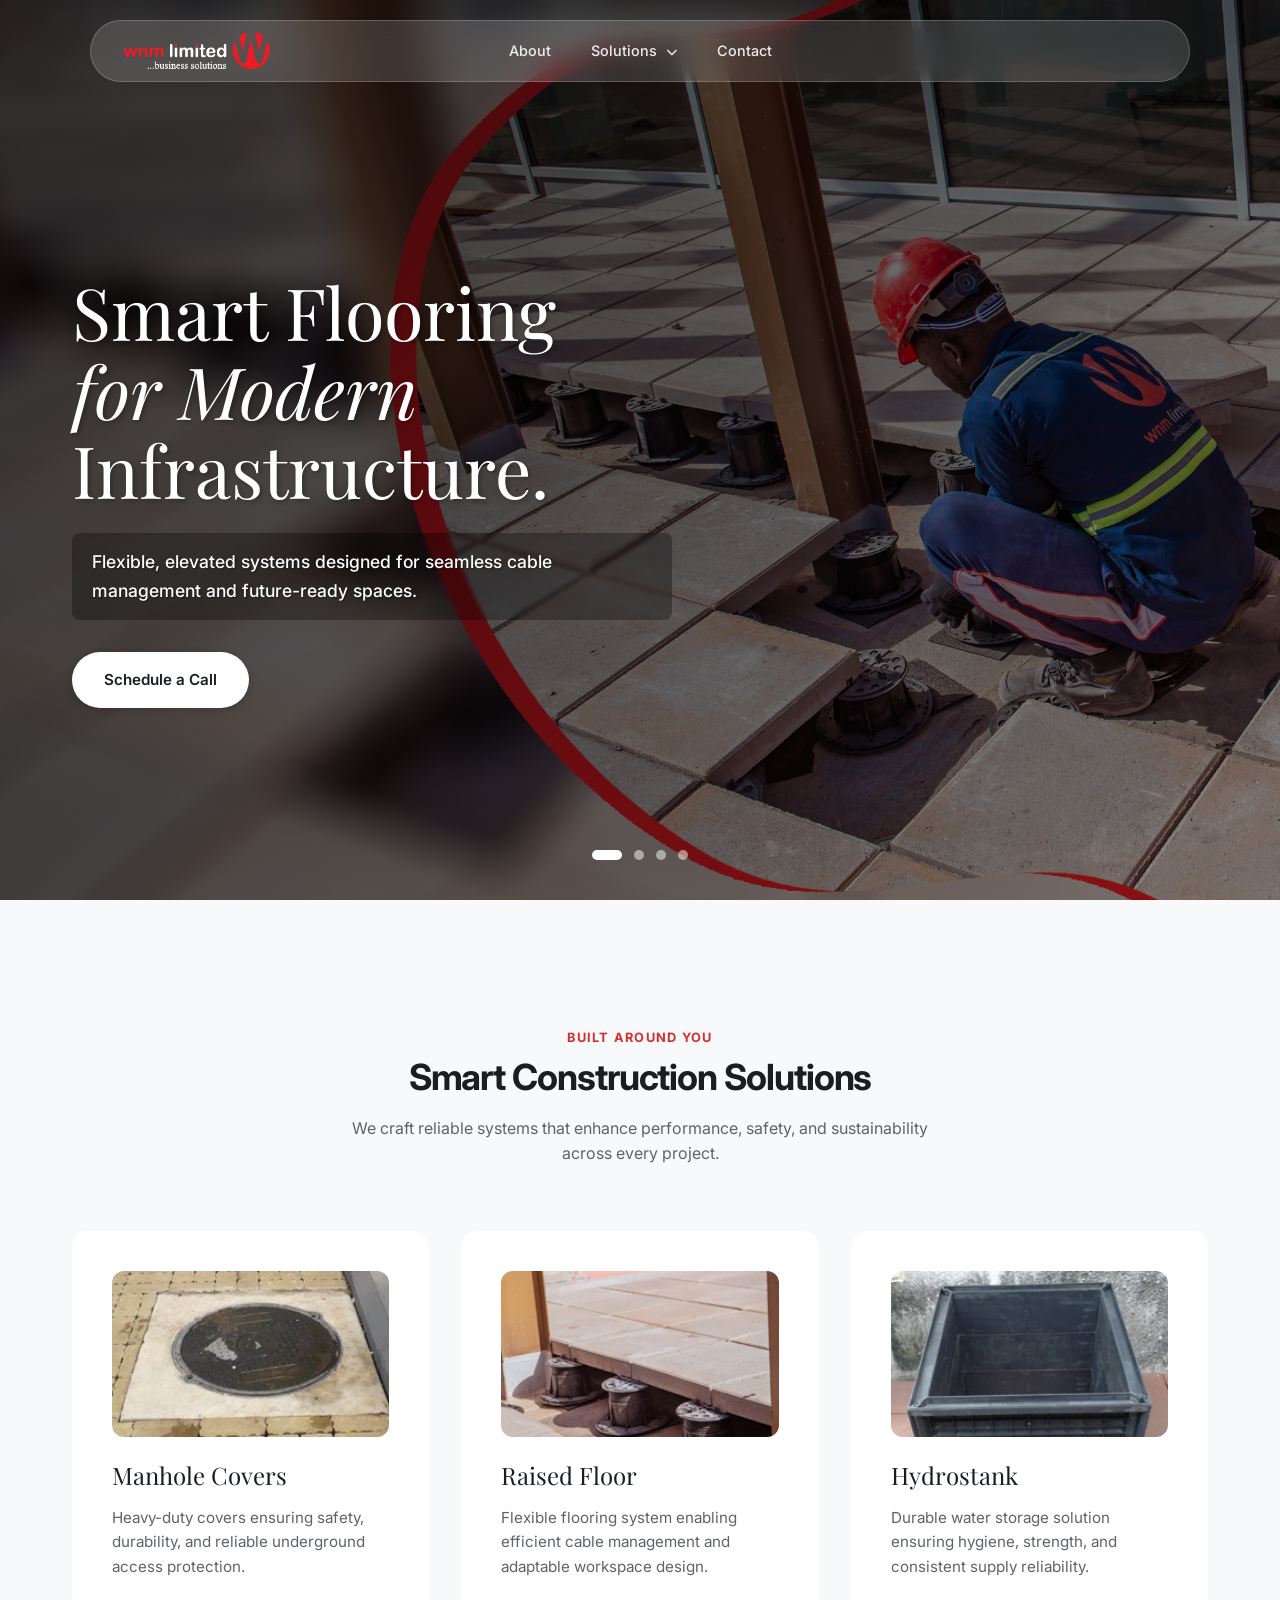
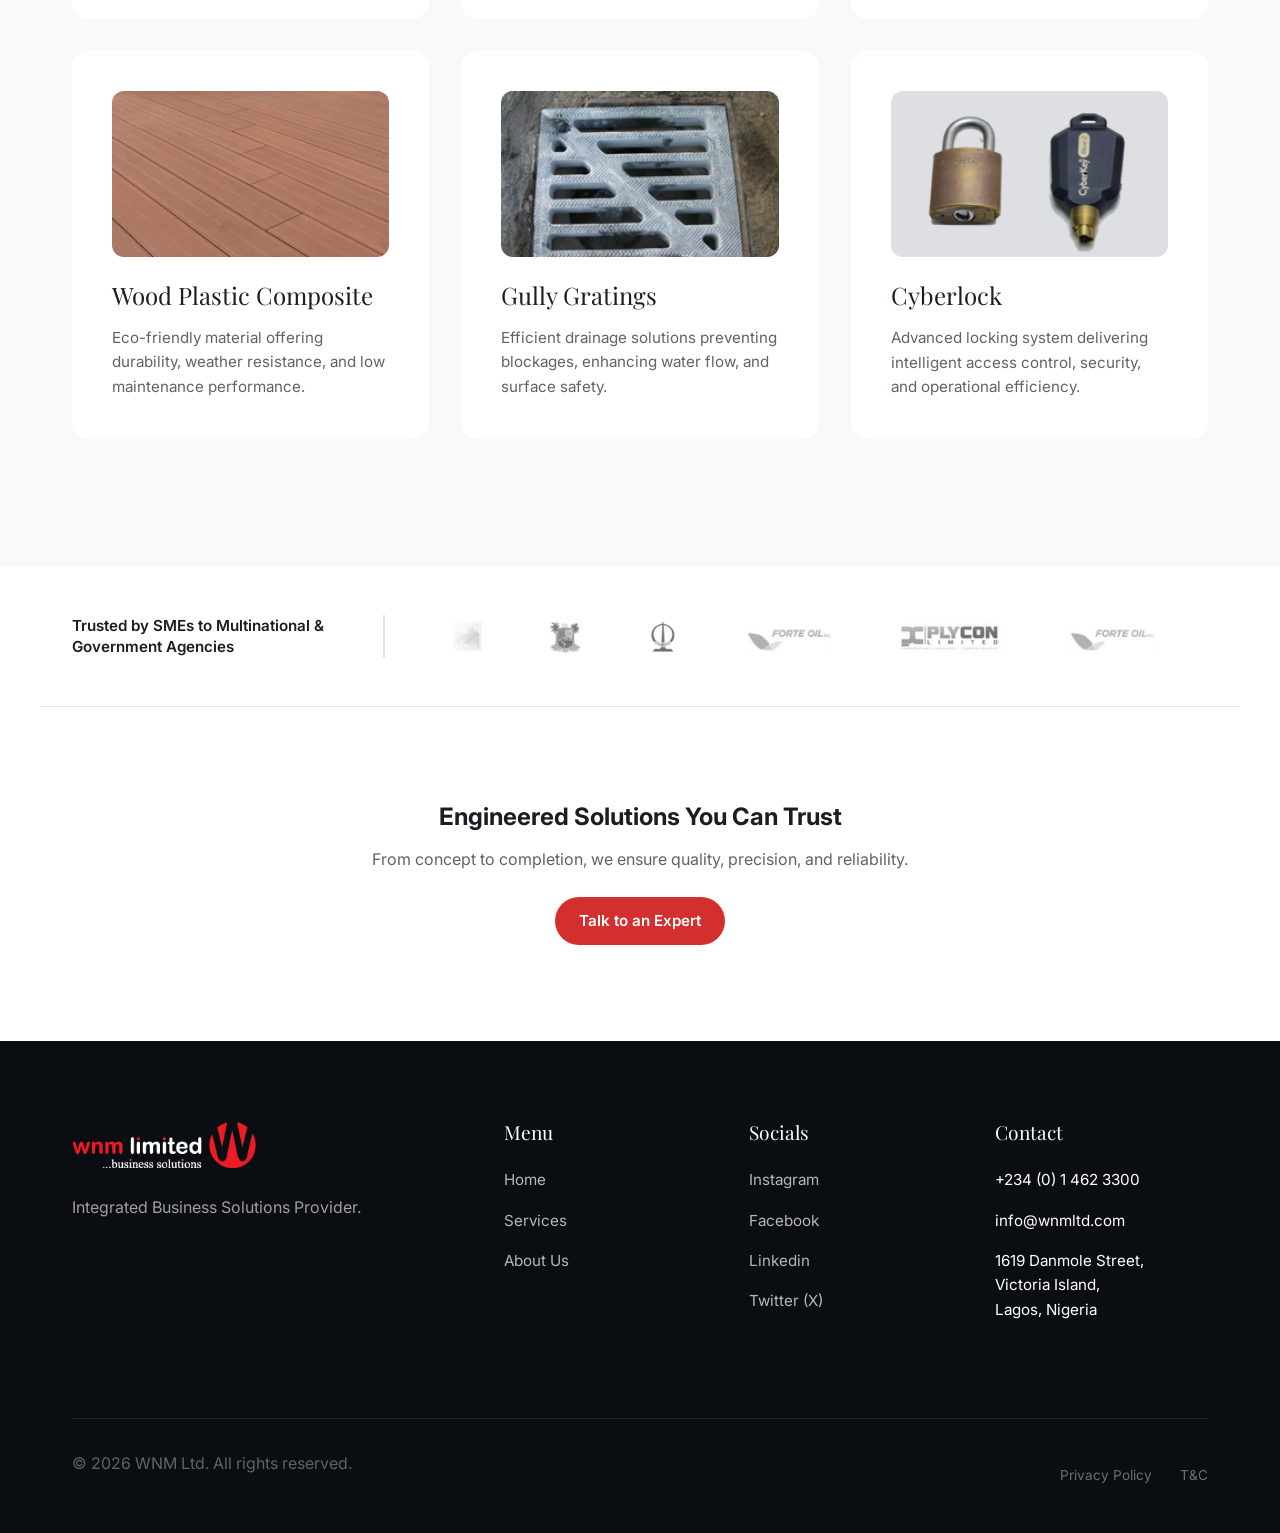
==== commit b06bec62: "I have did another update in this project" ====
--- a/index.html
+++ b/index.html
@@ -7,7 +7,8 @@
     <meta name="description"
         content="WNM Ltd - Integrated Business Solutions. Infrastructure, Technology, and Industrial Services.">
     <title>WNM Ltd | Integrated Business Solutions</title>
-    <link rel="stylesheet" href="style.css">
+    <link rel="stylesheet" href="css/style.css">
+    <link rel="stylesheet" href="https://cdnjs.cloudflare.com/ajax/libs/font-awesome/6.4.0/css/all.min.css">
     <link rel="icon"
         href="data:image/svg+xml,<svg xmlns=%22http://www.w3.org/2000/svg%22 viewBox=%220 0 100 100%22><text y=%22.9em%22 font-size=%2290%22>W</text></svg>">
 </head>
@@ -15,54 +16,224 @@
 <body>
 
     <!-- Navigation -->
-    <header class="site-header">
-        <div class="container header-inner">
-            <a href="#" class="logo">
-                <img src="images/wnm-logo.png" alt="WNM Ltd" style="height: 40px;">
-            </a>
-            <nav class="main-nav">
-                <ul>
-                    <li><a href="#">About</a></li>
-                    <li><a href="#">Services</a></li>
-                    <li><a href="#">Solutions</a></li>
-                    <li><a href="#">Contact</a></li>
-                </ul>
-            </nav>
-            <button class="mobile-menu-toggle" aria-label="Toggle navigation">
-                <span class="bar"></span>
-                <span class="bar"></span>
-                <span class="bar"></span>
-            </button>
-        </div>
-    </header>
+<header class="site-header">
+    <div class="container header-inner">
+        <a href="#" class="logo">
+            <img src="images/wnm-logo.png" alt="WNM Ltd" style="height: 40px;">
+        </a>
+        <nav class="main-nav">
+            <ul>
+                <li><a href="about.html">About</a></li>
+                <!-- <li class="dropdown mega-dropdown">
+                    <a href="#" class="dropdown-toggle">Services <i class="fas fa-chevron-down"></i></a>
+                    <ul class="dropdown-menu mega-menu">
+                        <li class="mega-menu-item">
+                            <a href="#" class="sub-dropdown-toggle">Construction <i class="fas fa-chevron-right"></i></a>
+                            <ul class="sub-dropdown-menu">
+                                <li><a href="#">Residential Construction</a></li>
+                                <li><a href="#">Commercial Construction</a></li>
+                                <li><a href="#">Industrial Construction</a></li>
+                            </ul>
+                        </li>
+                        <li class="mega-menu-item">
+                            <a href="#" class="sub-dropdown-toggle">Mechanical <i class="fas fa-chevron-right"></i></a>
+                            <ul class="sub-dropdown-menu">
+                                <li><a href="#">HVAC Systems</a></li>
+                                <li><a href="#">Plumbing Services</a></li>
+                                <li><a href="#">Industrial Machinery</a></li>
+                            </ul>
+                        </li>
+                        <li class="mega-menu-item">
+                            <a href="#" class="sub-dropdown-toggle">Architecture <i class="fas fa-chevron-right"></i></a>
+                            <ul class="sub-dropdown-menu">
+                                <li><a href="#">Residential Design</a></li>
+                                <li><a href="#">Commercial Design</a></li>
+                                <li><a href="#">Urban Planning</a></li>
+                            </ul>
+                        </li>
+                    </ul>
+                </li> -->
+                <li class="dropdown mega-dropdown">
+                    <a href="#" class="dropdown-toggle">Solutions <i class="fas fa-chevron-down"></i></a>
+                    <ul class="dropdown-menu mega-menu">
+                        <li class="mega-menu-item">
+                            <a href="#" class="sub-dropdown-toggle">Raised Flooring <i class="fas fa-chevron-right"></i></a>
+                            <ul class="sub-dropdown-menu">
+                                <li><a href="solutionDetail.html?id=flooring-outdoor">Outdoor Flooring</a></li>
+                                <li><a href="solutionDetail.html?id=flooring-indoor">Indoor Flooring</a></li>
+                                <li><a href="solutionDetail.html?id=wood-plastic">WPC</a></li>
+                                <li><a href="solutionDetail.html?id=tiles-ceramic">Ceramic Tiles</a></li>
+                                <li><a href="solutionDetail.html?id=glass-reinforced">GRP</a></li>
+                            </ul>
+                        </li>
+                        <li class="mega-menu-item">
+                            <a href="#" class="sub-dropdown-toggle">Composite & Construction <i class="fas fa-chevron-right"></i></a>
+                            <ul class="sub-dropdown-menu">
+                                <li><a href="#">GRP Proples</a></li>
+                                <li><a href="#">Manhole Covers</a></li>
+                                <li><a href="#">Mculock Bosly</a></li>
+                            </ul>
+                        </li>
+                        <li class="mega-menu-item">
+                            <a href="#" class="sub-dropdown-toggle">Narinas & Working Habour <i class="fas fa-chevron-right"></i></a>
+                            <ul class="sub-dropdown-menu">
+                                <li><a href="#">Floating Pontoon Jeffs</a></li>
+                                
+                            </ul>
+                        </li>
+                        <li class="mega-menu-item">
+                            <a href="#" class="sub-dropdown-toggle">Scurrcing <i class="fas fa-chevron-right"></i></a>
+                            <ul class="sub-dropdown-menu">
+                                <li><a href="#">Overview</a></li>
+                                <li><a href="#">Case Study 1</a></li>
+                                <li><a href="#">Case Study 2</a></li>
+                                <li><a href="#">Case Study 3</a></li>
+                            </ul>
+                        </li>
+                        <li class="mega-menu-item">
+                            <a href="#" class="sub-dropdown-toggle">Access Control <i class="fas fa-chevron-right"></i></a>
+                            <ul class="sub-dropdown-menu">
+                                <li><a href="#">Cyber Lock</a></li>
+                                
+                            </ul>
+                        </li>
+                    </ul>
+                </li>
+                <li><a href="#">Contact</a></li>
+            </ul>
+        </nav>
+        <button class="mobile-menu-toggle" aria-label="Toggle navigation">
+            <span class="bar"></span>
+            <span class="bar"></span>
+            <span class="bar"></span>
+        </button>
+    </div>
+</header>
+
 
     <main>
         </div>
+            </section>
+
+                    <!-- Hero Section -->
+                <header class="hero-section">
+                    <div class="hero-slideshow">
+                        <div class="hero-slide active" style="background-image: url('images/slides/raisedFloor_design_1.jpg');"></div>
+                        <div class="hero-slide" style="background-image: url('images/slides/MHC_1.jpg');"></div>
+                        <div class="hero-slide" style="background-image: url('images/slides/hydrostank.jpg');"></div>
+                        <div class="hero-slide" style="background-image: url('images/slides/cyberlock.jpg');"></div>
+                        <div class="overlay"></div>
+                    </div>
+                    <div class="container hero-container">
+                        <div class="hero-content-wrapper">
+                            <!-- Slide Content 1 -->
+                            <div class="hero-content active" data-slide="0">
+                                <div class="hero-text-center">
+                                    <h1>Smart Flooring <br><em>for Modern </em><br>Infrastructure.</h1>
+                                    <p class="hero-subtitle">Flexible, elevated systems designed for seamless cable management and future-ready spaces.</p>
+                                    <a href="#" class="btn btn-white mt-3">Schedule a Call</a>
+                                </div>
+                            </div>
+
+                            <!-- Slide Content 2 -->
+                            <div class="hero-content" data-slide="1">
+                                <div class="hero-text-center">
+                                    <h1>Built to Withstand <br><em>the Weight of the </em><br>World.</h1>
+                                    <p class="hero-subtitle">Engineered for durability, safety, and long-term performance in the toughest environments.</p>
+                                    <a href="#" class="btn btn-white mt-3">Explore Solutions</a>
+                                </div>
+                            </div>
+
+                            <!-- Slide Content 3 -->
+                            <div class="hero-content" data-slide="2">
+                                <div class="hero-text-center">
+                                    <h1>Reliable<br><em>Water Storage,</em><br>Reinvented.</h1>
+                                    <p class="hero-subtitle">Advanced tank solutions built for strength, hygiene, and uninterrupted water supply.</p>
+                                    <a href="#" class="btn btn-white mt-3">View Portfolio</a>
+                                </div>
+                            </div>
+
+                            <!-- Slide Content 4 -->
+                            <div class="hero-content" data-slide="3">
+                                <div class="hero-text-center">
+                                    <h1>Next-Level<br><em>Security</em><br>Starts Here.</h1>
+                                    <p class="hero-subtitle">Innovative locking systems that combine intelligence, control, and unmatched protection.</p>
+                                    <a href="#" class="btn btn-white mt-3">Get in Touch</a>
+                                </div>
+                            </div>
+                        </div>
+                    </div>
+                </header>
+
+
+
+
+
+        <!-- Services Grid (Restored) -->
+        <section id="services" class="services-section">
+            <div class="container">
+                <div class="section-header text-center fade-in">
+                    <span class="section-subtitle">Built Around You</span>
+                    <h2 class="section-title">Smart Construction Solutions</h2>
+                    <p class="section-intro">We craft reliable systems that enhance performance, safety, and sustainability <br> across every project.</p>
+                </div>
+
+                <div class="services-wrapper">
+                    <!-- Row 1 - Three Cards -->
+                     <a href="#" class="service-card-modern fade-in" target="_blank">
+                        <div class="service-icon-image">
+                            <img src="images/services/services1.jpg" alt="Composite Solutions Icon">
+                        </div>
+                        <h3>Manhole Covers</h3>
+                        <p>Heavy-duty covers ensuring safety, durability, and reliable underground access protection.</p>
+                    </a>
+                    
+                    <a href="#" class="service-card-modern fade-in" target="_blank">
+                        <div class="service-icon-image">
+                            <img src="images/services/raised_floor_service2.jpg" alt="Access Control Icon">
+                        </div>
+                        <h3>Raised Floor</h3>
+                        <p>Flexible flooring system enabling efficient cable management and adaptable workspace design.</p>
+                    </a>
+                    
+                    <a href="#" class="service-card-modern fade-in" target="_blank">
+                        <div class="service-icon-image">
+                            <img src="images/services/hydrostank_service3.jpg" alt="Security Systems Icon">
+                        </div>
+                        <h3>Hydrostank</h3>
+                        <p>Durable water storage solution ensuring hygiene, strength, and consistent supply reliability.</p>
+                    </a>
+
+                    <!-- Row 2 - Three Cards -->
+                    <a href="#" class="service-card-modern fade-in" target="_blank">
+                        <div class="service-icon-image">
+                            <img src="images/services/wpc_service4.jpg" alt="Connectivity Icon">
+                        </div>
+                        <h3>Wood Plastic Composite</h3>
+                        <p>Eco-friendly material offering durability, weather resistance, and low maintenance performance.</p>
+                    </a>
+                    
+                    <a href="#" class="service-card-modern fade-in" target="_blank">
+                        <div class="service-icon-image">
+                            <img src="images/services/gully_fratings_service5.jpg" alt="Media Services Icon">
+                        </div>
+                        <h3>Gully Gratings</h3>
+                        <p>Efficient drainage solutions preventing blockages, enhancing water flow, and surface safety.</p>
+                    </a>
+                    
+                    <a href="#" class="service-card-modern fade-in" target="_blank">
+                        <div class="service-icon-image">
+                            <img src="images/services/cyberlock_service6.jpg" alt="IT Consulting Icon">
+                        </div>
+                        <h3>Cyberlock</h3>
+                        <p>Advanced locking system delivering intelligent access control, security, and operational efficiency.</p>
+                    </a>
+                </div>
+            </div>
         </section>
 
-        <!-- Hero Section -->
-        <header class="hero-section">
-            <div class="hero-slideshow">
-                <div class="hero-slide active" style="background-image: url('images/lagos_1.jpg');"></div>
-                <div class="hero-slide" style="background-image: url('images/lagos_2.jpg');"></div>
-                <div class="hero-slide" style="background-image: url('images/lagos_3.jpg');"></div>
-                <div class="hero-slide" style="background-image: url('images/lagos_4.jpg');"></div>
-                <div class="overlay"></div>
-            </div>
-            <div class="container hero-container">
-                <div class="hero-split">
-                    <div class="hero-left fade-in">
-                        <h1>Integrated<br><em>Business Solutions</em><br>Provider.</h1>
-                    </div>
-                    <div class="hero-right fade-in">
-                        <p>WNM Ltd helps businesses streamline operations, optimize performance, and achieve measurable
-                            growth.</p>
-                        <a href="#" class="btn btn-white mt-3">Schedule a Call</a>
-                    </div>
-                </div>
-            </div>
-            </div>
-        </header>
+
+
 
         <!-- Client Scroll Section -->
         <section class="client-section">
@@ -111,101 +282,15 @@
 
 
 
-        <!-- Services Grid (Restored) -->
-        <section id="services" class="services-section">
-            <div class="container">
-                <div class="section-header text-center fade-in">
-                    <span class="section-subtitle">Core Capabilities</span>
-                    <h2 class="section-title">Our Services</h2>
-                    <p class="section-intro">We pride ourselves on our ability to respond rapidly and with great
-                        flexibility to meet our clients' needs.</p>
-                </div>
-
-                <div class="services-wrapper">
-                    <!-- Column 1 -->
-                    <div class="service-col">
-                        <div class="service-card-modern fade-in">
-                            <div class="service-icon">
-                                <svg width="24" height="24" viewBox="0 0 24 24" fill="none" stroke="currentColor"
-                                    stroke-width="2">
-                                    <path d="M3 21h18M5 21V7l8-4 8 4v14M8 21v-4h8v4" />
-                                </svg>
-                            </div>
-                            <h3>Composite Solutions</h3>
-                            <p>Planning and implementation of composite solutions for infrastructure and construction
-                                projects.</p>
-                        </div>
-                        <div class="service-card-modern fade-in">
-                            <div class="service-icon">
-                                <svg width="24" height="24" viewBox="0 0 24 24" fill="none" stroke="currentColor"
-                                    stroke-width="2">
-                                    <rect x="3" y="11" width="18" height="11" rx="2" ry="2"></rect>
-                                    <path d="M7 11V7a5 5 0 0 1 10 0v4"></path>
-                                </svg>
-                            </div>
-                            <h3>Access Control</h3>
-                            <p>End to end implementation of unique access control systems like CyberLock and Manhole
-                                locks.</p>
-                        </div>
-                    </div>
-
-                    <!-- Column 2 -->
-                    <div class="service-col">
-                        <div class="service-card-modern fade-in">
-                            <div class="service-icon">
-                                <svg width="24" height="24" viewBox="0 0 24 24" fill="none" stroke="currentColor"
-                                    stroke-width="2">
-                                    <path d="M5 12.55a11 11 0 0 1 14.08 0"></path>
-                                    <path d="M1.42 9a16 16 0 0 1 21.16 0"></path>
-                                    <path d="M8.53 16.11a6 6 0 0 1 6.95 0"></path>
-                                    <line x1="12" y1="20" x2="12.01" y2="20"></line>
-                                </svg>
-                            </div>
-                            <h3>Connectivity</h3>
-                            <p>Deployment of communication networks infrastructure and fibre optic cabling.</p>
-                        </div>
-                        <div class="service-card-modern fade-in">
-                            <div class="service-icon">
-                                <svg width="24" height="24" viewBox="0 0 24 24" fill="none" stroke="currentColor"
-                                    stroke-width="2">
-                                    <polyline points="6 9 6 2 18 2 18 9"></polyline>
-                                    <path
-                                        d="M6 18H4a2 2 0 0 1-2-2v-5a2 2 0 0 1 2-2h16a2 2 0 0 1 2 2v5a2 2 0 0 1-2 2h-2">
-                                    </path>
-                                    <rect x="6" y="14" width="12" height="8"></rect>
-                                </svg>
-                            </div>
-                            <h3>Media Services</h3>
-                            <p>Print and other related media services for corporate branding and communications.</p>
-                        </div>
-                    </div>
-
-                    <!-- Column 3 (CTA) -->
-                    <div class="service-cta-card fade-in">
-                        <div class="cta-bg-image" style="background-image: url('images/lagos_1.jpg');"></div>
-                        <div class="cta-overlay"></div>
-                        <div class="cta-content">
-                            <h3 class="cta-title">Ready to <em>Scale</em>?</h3>
-                            <p style="color: rgba(255,255,255,0.9); margin-bottom: 2rem;">Get in touch with our
-                                engineering team to discuss your infrastructure needs.</p>
-                            <a href="#contact" class="btn-cta">Start a Project <span class="arrow-icon">→</span></a>
-                        </div>
-                    </div>
-                </div>
-            </div>
-        </section>
-
-
-
         <!-- Team Section moved to about.html -->
 
         <!-- CTA Section -->
         <section id="contact" class="section-padding cta-section text-center">
             <div class="container fade-in">
-                <h2>Ready to streamline your operations?</h2>
-                <p>Partner with WNM Ltd for integrated business solutions.</p>
+                <h2>Engineered Solutions You Can Trust</h2>
+                <p>From concept to completion, we ensure quality, precision, and reliability.</p>
                 <div class="btn-group">
-                    <a href="mailto:contact@wnmltd.com" class="btn btn-primary">Talk to Our Team</a>
+                    <a href="mailto:contact@wnmltd.com" class="btn btn-primary">Talk to an Expert</a>
                 </div>
             </div>
         </section>
@@ -263,7 +348,7 @@
         </div>
     </footer>
 
-    <script src="script.js"></script>
+    <script src="js/script.js"></script>
 </body>
 
 </html>
--- a/css/style.css
+++ b/css/style.css
@@ -0,0 +1,3209 @@
+/* =========================================
+   WNM Ltd - Corporate Identity Design System
+   ========================================= */
+
+@import url('https://fonts.googleapis.com/css2?family=Inter:wght@300;400;500;600;700&family=Playfair+Display:ital,wght@0,400;0,600;0,700;1,400&display=swap');
+
+:root {
+    /* Color System */
+    --color-primary: #1A1E21;
+    /* Charcoal Grey */
+    --color-primary-light: #2C3338;
+    --color-secondary: #F0F2F5;
+    /* Soft Grey */
+    --color-secondary-dark: #E1E4E8;
+    --color-accent: #D32F2F;
+    /* Bold Red */
+    --color-accent-hover: #B71C1C;
+    --color-text-main: #1A1E21;
+    --color-text-muted: #5F6368;
+    --color-white: #FFFFFF;
+    --color-border: #E1E4E8;
+
+    /* Typography */
+    --font-main: 'Inter', -apple-system, BlinkMacSystemFont, "Segoe UI", Roboto, Helvetica, Arial, sans-serif;
+    --font-serif: 'Playfair Display', serif;
+
+    /* Spacing & Layout */
+    --section-spacing: 6rem;
+    --container-width: 1200px;
+    --container-padding: 2rem;
+    --border-radius: 12px;
+    /* Increased radius based on ref */
+
+    /* Transitions */
+    --transition-fast: 0.2s ease;
+    --transition-smooth: 0.4s cubic-bezier(0.25, 0.46, 0.45, 0.94);
+}
+
+/* =========================================
+   Reset & Base Styles
+   ========================================= */
+
+* {
+    margin: 0;
+    padding: 0;
+    box-sizing: border-box;
+}
+
+html {
+    scroll-behavior: smooth;
+    font-size: 16px;
+}
+
+body {
+    font-family: var(--font-main);
+    color: var(--color-text-main);
+    background-color: var(--color-white);
+    /* Changed to white base */
+    line-height: 1.6;
+    -webkit-font-smoothing: antialiased;
+}
+
+h1,
+h2,
+h3,
+h4,
+h5,
+h6 {
+    line-height: 1.2;
+    font-weight: 700;
+    color: var(--color-primary);
+    margin-bottom: 1rem;
+}
+
+p {
+    margin-bottom: 1.5rem;
+    color: var(--color-text-muted);
+    font-size: 1rem;
+    max-width: 65ch;
+}
+
+a {
+    text-decoration: none;
+    color: inherit;
+    transition: var(--transition-fast);
+}
+
+ul {
+    list-style: none;
+}
+
+img {
+    max-width: 100%;
+    height: auto;
+    display: block;
+}
+
+/* =========================================
+   Utilities
+   ========================================= */
+
+.container {
+    width: 100%;
+    max-width: var(--container-width);
+    margin: 0 auto;
+    padding: 0 var(--container-padding);
+}
+
+.text-center {
+    text-align: center;
+}
+
+.bg-light {
+    background-color: var(--color-secondary);
+}
+
+.btn {
+    display: inline-flex;
+    align-items: center;
+    justify-content: center;
+    padding: 0.75rem 1.5rem;
+    font-weight: 600;
+    font-size: 0.95rem;
+    border-radius: 50px;
+    /* Pill shape based on ref */
+    border: none;
+    cursor: pointer;
+    transition: var(--transition-fast);
+}
+
+.btn-primary {
+    background-color: var(--color-accent);
+    color: var(--color-white);
+}
+
+.btn-primary:hover {
+    background-color: var(--color-accent-hover);
+    transform: translateY(-1px);
+}
+
+.btn-secondary {
+    background-color: transparent;
+    border: 1px solid var(--color-primary);
+    color: var(--color-primary);
+}
+
+.btn-secondary:hover {
+    background-color: var(--color-primary);
+    color: var(--color-white);
+}
+
+.section-padding {
+    padding: var(--section-spacing) 0;
+}
+
+.rounded-img {
+    border-radius: var(--border-radius);
+}
+
+.shadow-lg {
+    box-shadow: 0 20px 40px rgba(0, 0, 0, 0.1);
+}
+
+/* =========================================
+   Layout Patterns
+   ========================================= */
+
+.section-header {
+    margin-bottom: 3rem;
+}
+
+.section-title {
+    font-size: 2.25rem;
+    letter-spacing: -0.03em;
+}
+
+.section-subtitle {
+    display: block;
+    color: var(--color-accent);
+    text-transform: uppercase;
+    font-size: 0.8rem;
+    font-weight: 700;
+    letter-spacing: 0.1em;
+    margin-bottom: 0.5rem;
+}
+
+.grid-2 {
+    display: grid;
+    grid-template-columns: repeat(2, 1fr);
+    gap: 2rem;
+}
+
+.grid-3 {
+    display: grid;
+    grid-template-columns: repeat(3, 1fr);
+    gap: 2rem;
+}
+
+.grid-4 {
+    display: grid;
+    grid-template-columns: repeat(4, 1fr);
+    gap: 1.5rem;
+}
+
+.split-section {
+    display: grid;
+    grid-template-columns: 1fr 1fr;
+    align-items: center;
+    gap: 5rem;
+}
+
+@media (max-width: 900px) {
+
+    .grid-3,
+    .grid-4 {
+        grid-template-columns: repeat(2, 1fr);
+    }
+
+    .split-section {
+        grid-template-columns: 1fr;
+        gap: 3rem;
+    }
+}
+
+@media (max-width: 600px) {
+
+    .grid-3,
+    .grid-4 {
+        grid-template-columns: 1fr;
+    }
+}
+
+
+/* =========================================
+   Component: Navbar
+   ========================================= */
+/* =========================================
+   Component: Navbar (Floating)
+   ========================================= */
+.site-header {
+    position: fixed;
+    top: 20px;
+    left: 50%;
+    transform: translateX(-50%);
+    width: 90%;
+    max-width: 1100px;
+    background-color: rgba(255, 255, 255, 0.15);
+    /* Glass effect */
+    backdrop-filter: blur(12px);
+    -webkit-backdrop-filter: blur(12px);
+    border: 1px solid rgba(255, 255, 255, 0.2);
+    border-radius: 50px;
+    /* Pill shape */
+    z-index: 1000;
+    transition: all 0.3s ease;
+}
+
+.header-inner {
+    display: flex;
+    justify-content: space-between;
+    align-items: center;
+    height: 60px;
+    padding: 0 2rem;
+    position: relative;
+}
+
+.logo {
+    font-size: 1.25rem;
+    font-weight: 700;
+    color: var(--color-white);
+    /* White for contrast on header */
+    display: flex;
+    align-items: center;
+    gap: 0.5rem;
+    z-index: 2;
+    /* Ensure logo is clickable */
+}
+
+.logo span {
+    color: var(--color-white);
+}
+
+.main-nav {
+    position: absolute;
+    left: 50%;
+    transform: translateX(-50%);
+    width: auto;
+}
+
+.main-nav ul {
+    display: flex;
+    gap: 2.5rem;
+    list-style: none;
+    margin: 0;
+    padding: 0;
+}
+
+.main-nav a {
+    font-size: 0.9rem;
+    font-weight: 500;
+    color: rgba(255, 255, 255, 0.9);
+}
+
+.main-nav a:hover {
+    color: var(--color-white);
+    text-shadow: 0 0 10px rgba(255, 255, 255, 0.5);
+}
+
+.mobile-menu-toggle {
+    display: none;
+    background: none;
+    border: none;
+    cursor: pointer;
+    flex-direction: column;
+    gap: 5px;
+}
+
+.bar {
+    width: 25px;
+    height: 2px;
+    background: var(--color-primary);
+}
+
+@media (max-width: 768px) {
+    .main-nav {
+        position: fixed;
+        top: 70px;
+        left: 0;
+        width: 100%;
+        background: var(--color-white);
+        border-bottom: 1px solid var(--color-border);
+        padding: 2rem;
+        transform: translateY(-100%);
+        opacity: 0;
+        transition: var(--transition-smooth);
+        pointer-events: none;
+    }
+
+    .main-nav.active {
+        transform: translateY(0);
+        opacity: 1;
+        pointer-events: all;
+    }
+
+    .main-nav ul {
+        flex-direction: column;
+        align-items: center;
+    }
+
+    .mobile-menu-toggle {
+        display: flex;
+    }
+}
+
+
+
+
+
+
+
+/* =========================================
+   Component: Navbar
+   ========================================= */
+.site-header {
+    position: fixed;
+    top: 20px;
+    left: 50%;
+    transform: translateX(-50%);
+    width: 90%;
+    max-width: 1100px;
+    background-color: rgba(255, 255, 255, 0.15);
+    backdrop-filter: blur(12px);
+    -webkit-backdrop-filter: blur(12px);
+    border: 1px solid rgba(255, 255, 255, 0.2);
+    border-radius: 50px;
+    z-index: 1000;
+    transition: all 0.3s ease;
+}
+
+.header-inner {
+    display: flex;
+    justify-content: space-between;
+    align-items: center;
+    height: 60px;
+    padding: 0 2rem;
+    position: relative;
+}
+
+.logo img {
+    height: 40px;
+}
+
+.main-nav {
+    position: absolute;
+    left: 50%;
+    transform: translateX(-50%);
+    width: auto;
+}
+
+.main-nav ul {
+    display: flex;
+    gap: 2.5rem;
+    list-style: none;
+    margin: 0;
+    padding: 0;
+}
+
+.main-nav a {
+    font-size: 0.9rem;
+    font-weight: 500;
+    color: rgba(255, 255, 255, 0.9);
+    text-decoration: none;
+    transition: all 0.3s ease;
+}
+
+.main-nav a:hover {
+    color: var(--color-white);
+    text-shadow: 0 0 10px rgba(255, 255, 255, 0.5);
+}
+
+
+/* Mega Menu Styles - COMPLETE VERTICAL LAYOUT */
+.dropdown {
+    position: relative;
+}
+
+.dropdown-toggle i {
+    font-size: 0.7rem;
+    margin-left: 5px;
+    transition: transform 0.3s ease;
+}
+
+.dropdown:hover .dropdown-toggle i {
+    transform: rotate(180deg);
+}
+
+/* Mega Menu Container - VERTICAL */
+.mega-menu {
+    position: absolute;
+    top: 100%;
+    left: 0;
+    background: rgba(255, 255, 255, 0.98);
+    backdrop-filter: blur(10px);
+    -webkit-backdrop-filter: blur(10px);
+    border-radius: 12px;
+    padding: 0;
+    margin: 0;
+    min-width: 250px;
+    opacity: 0;
+    visibility: hidden;
+    transition: all 0.3s ease;
+    border: 1px solid rgba(0, 0, 0, 0.1);
+    box-shadow: 0 15px 40px rgba(0, 0, 0, 0.15);
+    z-index: 1001;
+    display: flex;
+    flex-direction: column;
+    list-style: none;
+    overflow: visible;
+}
+
+.dropdown:hover .mega-menu {
+    opacity: 1;
+    visibility: visible;
+    transform: translateY(0);
+}
+
+/* Mega Menu Items - VERTICAL */
+.mega-menu-item {
+    position: relative;
+    padding: 0;
+    margin: 0;
+    list-style: none;
+    border-bottom: 1px solid rgba(0, 0, 0, 0.05);
+}
+
+.mega-menu-item:last-child {
+    border-bottom: none;
+}
+
+.mega-menu-item > a {
+    font-weight: 600;
+    color: #333 !important;
+    padding: 10px 20px !important;
+    margin: 0 !important;
+    display: block;
+    font-size: 0.95rem;
+    transition: all 0.2s ease;
+    white-space: nowrap;
+}
+
+.mega-menu-item > a i {
+    float: right;
+    margin-top: 3px;
+    transition: transform 0.3s ease;
+}
+
+.mega-menu-item:hover > a {
+    background: rgba(0, 0, 0, 0.05);
+    color: var(--color-primary) !important;
+}
+
+.mega-menu-item:hover > a i {
+    transform: translateX(5px);
+}
+
+/* Third Level Sub-menu - VERTICAL (stacked) */
+.sub-dropdown-menu {
+    position: absolute;
+    left: 100%;
+    top: 0;
+    background: white;
+    border-radius: 8px;
+    padding: 0;
+    margin: 0;
+    min-width: 200px;
+    opacity: 0;
+    visibility: hidden;
+    transition: all 0.3s ease;
+    border: 1px solid rgba(0, 0, 0, 0.1);
+    box-shadow: 0 10px 30px rgba(0, 0, 0, 0.1);
+    z-index: 1002;
+    list-style: none;
+    /* Force VERTICAL stacking */
+    display: flex;
+    flex-direction: column;
+}
+
+.mega-menu-item:hover .sub-dropdown-menu {
+    opacity: 1;
+    visibility: visible;
+    transform: translateX(5px);
+}
+
+.sub-dropdown-menu li {
+    display: block;
+    margin: 0;
+    padding: 0;
+    width: 100%;
+    border-bottom: 1px solid rgba(0, 0, 0, 0.05);
+}
+
+.sub-dropdown-menu li:last-child {
+    border-bottom: none;
+}
+
+.sub-dropdown-menu a {
+    color: #555 !important;
+    padding: 8px 20px !important;
+    display: block;
+    font-size: 0.85rem;
+    white-space: nowrap;
+    width: 100%;
+    text-align: left;
+    transition: all 0.2s ease;
+}
+
+.sub-dropdown-menu a:hover {
+    background: rgba(0, 0, 0, 0.05);
+    color: var(--color-primary) !important;
+    padding-left: 25px !important;
+}
+
+
+
+
+
+
+
+/* Mobile Menu Toggle */
+.mobile-menu-toggle {
+    display: none;
+    background: none;
+    border: none;
+    cursor: pointer;
+    flex-direction: column;
+    gap: 5px;
+    z-index: 1002;
+}
+
+.bar {
+    width: 25px;
+    height: 2px;
+    background: var(--color-primary);
+    transition: all 0.3s ease;
+}
+
+/* Mobile Responsive - VERTICAL */
+@media (max-width: 768px) {
+    .site-header {
+        width: 95%;
+        border-radius: 30px;
+        top: 10px;
+    }
+
+    .main-nav {
+        position: fixed;
+        top: 70px;
+        left: 0;
+        width: 100%;
+        background: #ffffff;
+        border-bottom: 1px solid #e0e0e0;
+        padding: 1.5rem;
+        transform: translateY(-150%);
+        opacity: 0;
+        transition: transform 0.4s ease, opacity 0.3s ease;
+        pointer-events: none;
+        box-shadow: 0 10px 30px rgba(0, 0, 0, 0.1);
+        border-radius: 0 0 20px 20px;
+    }
+
+    .main-nav.active {
+        transform: translateY(0);
+        opacity: 1;
+        pointer-events: all;
+    }
+
+    .main-nav ul {
+        flex-direction: column;
+        align-items: center;
+        gap: 1rem;
+    }
+
+    .main-nav a {
+        color: #333333 !important;
+        font-size: 1rem;
+    }
+
+
+
+    /* Mobile Mega Menu - VERTICAL */
+    .mega-menu {
+        position: static;
+        left: 0;
+        transform: none;
+        min-width: 100%;
+        flex-direction: column;
+        opacity: 0;
+        visibility: hidden;
+        max-height: 0;
+        padding: 0;
+        margin: 0;
+        overflow: hidden;
+        background: #f5f5f5;
+        border: none;
+        box-shadow: none;
+        border-radius: 8px;
+        margin-top: 5px;
+    }
+
+    .dropdown.active .mega-menu {
+        opacity: 1;
+        visibility: visible;
+        max-height: 600px;
+        padding: 0;
+    }
+
+    .mega-menu-item {
+        border-bottom: 1px solid rgba(0, 0, 0, 0.08);
+    }
+
+    .mega-menu-item > a {
+        padding: 12px 20px !important;
+        margin: 0 !important;
+    }
+
+    .sub-dropdown-menu {
+        position: static;
+        left: 0;
+        opacity: 0;
+        visibility: hidden;
+        max-height: 0;
+        padding: 0;
+        margin: 0;
+        overflow: hidden;
+        background: #e8e8e8;
+        box-shadow: none;
+        transform: none;
+        border-radius: 0;
+        min-width: 100%;
+    }
+
+    .mega-menu-item.active .sub-dropdown-menu {
+        opacity: 1;
+        visibility: visible;
+        max-height: 300px;
+        padding: 5px 0;
+    }
+
+    .sub-dropdown-menu a {
+        padding: 8px 0 8px 35px !important;
+        text-align: left;
+    }
+
+    .mobile-menu-toggle {
+        display: flex;
+    }
+
+    .mobile-menu-toggle.active .bar:nth-child(1) {
+        transform: rotate(45deg) translate(5px, 5px);
+    }
+
+    .mobile-menu-toggle.active .bar:nth-child(2) {
+        opacity: 0;
+    }
+
+    .mobile-menu-toggle.active .bar:nth-child(3) {
+        transform: rotate(-45deg) translate(7px, -6px);
+    }
+}
+
+
+
+/* Tablet adjustments */
+@media (min-width: 769px) and (max-width: 1024px) {
+    .mega-menu {
+        min-width: 500px;
+    }
+    
+    .mega-menu-item {
+        padding: 15px 10px;
+    }
+}
+
+
+
+
+
+
+
+
+
+/* =========================================
+   Component: Hero
+   ========================================= */
+.hero-section {
+    position: relative;
+    height: 100vh;
+    /* Full screen */
+    min-height: 700px;
+    display: flex;
+    align-items: center;
+    margin-top: 0;
+    /* Reset margin since header is floating */
+    padding-top: 80px;
+    /* Space for the header */
+}
+
+.hero-slideshow {
+    position: absolute;
+    top: 0;
+    left: 0;
+    width: 100%;
+    height: 100%;
+    z-index: -1;
+    overflow: hidden;
+}
+
+.hero-slide {
+    position: absolute;
+    top: 0;
+    left: 0;
+    width: 100%;
+    height: 100%;
+    background-size: cover;
+    background-position: center;
+    opacity: 0;
+    transition: opacity 1s ease-in-out;
+}
+
+.hero-slide.active {
+    opacity: 1;
+}
+
+.hero-slideshow .overlay {
+    position: absolute;
+    top: 0;
+    left: 0;
+    width: 100%;
+    height: 100%;
+    background: rgba(0, 0, 0, 0.4);
+    z-index: 1;
+    /* Above slides, below content */
+}
+
+.hero-container {
+    position: relative;
+    z-index: 2;
+    /* Ensure content is above overlay */
+    width: 100%;
+}
+
+.hero-split {
+    display: grid;
+    grid-template-columns: 1.2fr 0.8fr;
+    gap: 4rem;
+    align-items: flex-end;
+    padding-bottom: 2rem;
+}
+
+.hero-left h1 {
+    font-family: var(--font-serif);
+    font-size: 5.5rem;
+    line-height: 1.1;
+    color: var(--color-white);
+    font-weight: 400;
+}
+
+.hero-left h1 em {
+    font-style: italic;
+    font-weight: 400;
+}
+
+.hero-right {
+    display: flex;
+    flex-direction: column;
+    justify-content: flex-end;
+    align-items: flex-start;
+    padding-bottom: 1rem;
+}
+
+.hero-right p {
+    color: rgba(255, 255, 255, 0.9);
+    font-size: 1.1rem;
+    margin-bottom: 2rem;
+    max-width: 400px;
+}
+
+.btn-white {
+    background-color: var(--color-white);
+    color: var(--color-primary);
+    padding: 1rem 2rem;
+    border-radius: 50px;
+    font-weight: 600;
+    display: inline-flex;
+    align-items: center;
+    gap: 0.5rem;
+}
+
+.btn-white:hover {
+    background-color: var(--color-secondary);
+    transform: translateY(-2px);
+}
+
+.arrow-icon {
+    font-weight: 400;
+}
+
+@media (max-width: 900px) {
+    .hero-split {
+        grid-template-columns: 1fr;
+        gap: 2rem;
+    }
+
+    .hero-left h1 {
+        font-size: 3.5rem;
+    }
+}
+
+
+
+
+
+
+/* =========================================
+   Component: Hero
+   ========================================= */
+.hero-section {
+    position: relative;
+    height: 100vh;
+    /* Full screen */
+    min-height: 700px;
+    display: flex;
+    align-items: center;
+    margin-top: 0;
+    /* Reset margin since header is floating */
+    padding-top: 80px;
+    /* Space for the header */
+}
+
+.hero-slideshow {
+    position: absolute;
+    top: 0;
+    left: 0;
+    width: 100%;
+    height: 100%;
+    z-index: -1;
+    overflow: hidden;
+}
+
+.hero-slide {
+    position: absolute;
+    top: 0;
+    left: 0;
+    width: 100%;
+    height: 100%;
+    background-size: cover;
+    background-position: center;
+    opacity: 0;
+    transition: opacity 1s ease-in-out;
+}
+
+.hero-slide.active {
+    opacity: 1;
+}
+
+.hero-slideshow .overlay {
+    position: absolute;
+    top: 0;
+    left: 0;
+    width: 100%;
+    height: 100%;
+    background: linear-gradient(
+        135deg,
+        rgba(0, 0, 0, 0.75) 0%,
+        rgba(0, 0, 0, 0.6) 50%,
+        rgba(0, 0, 0, 0.4) 100%
+    );
+    z-index: 1;
+    /* Above slides, below content */
+}
+
+.hero-container {
+    position: relative;
+    z-index: 2;
+    /* Ensure content is above overlay */
+    width: 100%;
+    height: 100%;
+    display: flex;
+    align-items: center;
+}
+
+/* Hero Content Wrapper */
+.hero-content-wrapper {
+    position: relative;
+    width: 100%;
+}
+
+.hero-content {
+    position: absolute;
+    top: 0;
+    left: 0;
+    width: 100%;
+    opacity: 0;
+    visibility: hidden;
+    transition: opacity 0.6s ease-in-out, visibility 0.6s ease-in-out;
+}
+
+.hero-content.active {
+    opacity: 1;
+    visibility: visible;
+    position: relative;
+}
+
+/* Centered text on the left - IMPROVED LEGIBILITY */
+.hero-text-center {
+    max-width: 700px;
+    margin: 0;
+    padding: 0;
+}
+
+.hero-text-center h1 {
+    font-family: var(--font-serif);
+    font-size: 4.5rem;
+    line-height: 1.1;
+    color: #FFFFFF;
+    font-weight: 400;
+    margin: 0 0 1.5rem 0;
+    text-shadow: 2px 2px 4px rgba(0, 0, 0, 0.3);
+}
+
+.hero-text-center h1 em {
+    font-style: italic;
+    font-weight: 400;
+}
+
+/* IMPROVED SUBTITLE LEGIBILITY */
+.hero-subtitle {
+    color: #FFFFFF;
+    font-size: 1.25rem;
+    line-height: 1.6;
+    margin-bottom: 2rem;
+    max-width: 550px;
+    font-weight: 500;
+    text-shadow: 1px 1px 2px rgba(0, 0, 0, 0.5);
+    background: rgba(0, 0, 0, 0.3);
+    padding: 15px 20px;
+    border-radius: 8px;
+    backdrop-filter: blur(2px);
+}
+
+/* Alternative: If you don't want background blur, use this version instead */
+/*
+.hero-subtitle {
+    color: #FFFFFF;
+    font-size: 1.25rem;
+    line-height: 1.6;
+    margin-bottom: 2rem;
+    max-width: 550px;
+    font-weight: 500;
+    text-shadow: 2px 2px 4px rgba(0, 0, 0, 0.5);
+}
+*/
+
+.btn-white {
+    background-color: var(--color-white);
+    color: var(--color-primary);
+    padding: 1rem 2rem;
+    border-radius: 50px;
+    font-weight: 600;
+    display: inline-flex;
+    align-items: center;
+    gap: 0.5rem;
+    transition: all 0.3s ease;
+    text-decoration: none;
+    box-shadow: 0 2px 10px rgba(0, 0, 0, 0.2);
+}
+
+.btn-white:hover {
+    background-color: var(--color-secondary);
+    transform: translateY(-2px);
+    color: white;
+    box-shadow: 0 4px 15px rgba(0, 0, 0, 0.3);
+}
+
+.arrow-icon {
+    font-weight: 400;
+}
+
+/* Animation for content */
+@keyframes contentFadeInUp {
+    from {
+        opacity: 0;
+        transform: translateY(30px);
+    }
+    to {
+        opacity: 1;
+        transform: translateY(0);
+    }
+}
+
+.hero-content.active .hero-text-center h1,
+.hero-content.active .hero-subtitle,
+.hero-content.active .btn-white {
+    animation: contentFadeInUp 0.6s ease-out forwards;
+}
+
+.hero-content.active .hero-text-center h1 {
+    animation-delay: 0.1s;
+    opacity: 0;
+    animation-fill-mode: forwards;
+}
+
+.hero-content.active .hero-subtitle {
+    animation-delay: 0.3s;
+    opacity: 0;
+    animation-fill-mode: forwards;
+}
+
+.hero-content.active .btn-white {
+    animation-delay: 0.5s;
+    opacity: 0;
+    animation-fill-mode: forwards;
+}
+
+/* Indicator Dots */
+.hero-indicators {
+    position: absolute;
+    bottom: 40px;
+    left: 0;
+    right: 0;
+    display: flex;
+    justify-content: center;
+    gap: 12px;
+    z-index: 3;
+}
+
+.hero-indicator {
+    width: 10px;
+    height: 10px;
+    border-radius: 50%;
+    background-color: rgba(255, 255, 255, 0.5);
+    cursor: pointer;
+    transition: all 0.3s ease;
+}
+
+.hero-indicator.active {
+    background-color: var(--color-white);
+    width: 30px;
+    border-radius: 5px;
+}
+
+.hero-indicator:hover {
+    background-color: rgba(255, 255, 255, 0.9);
+}
+
+/* Responsive Design */
+@media (max-width: 1200px) {
+    .hero-text-center h1 {
+        font-size: 4.5rem;
+    }
+    
+    .hero-subtitle {
+        font-size: 1.15rem;
+        max-width: 500px;
+        padding: 12px 18px;
+    }
+}
+
+@media (max-width: 900px) {
+    .hero-section {
+        min-height: 600px;
+    }
+    
+    .hero-text-center h1 {
+        font-size: 3.5rem;
+    }
+    
+    .hero-text-center {
+        max-width: 90%;
+    }
+    
+    .hero-subtitle {
+        font-size: 1rem;
+        max-width: 100%;
+        padding: 12px 16px;
+    }
+}
+
+@media (max-width: 768px) {
+    .hero-text-center h1 {
+        font-size: 2.8rem;
+    }
+    
+    .hero-indicators {
+        bottom: 20px;
+    }
+    
+    .hero-subtitle {
+        font-size: 0.95rem;
+        padding: 10px 14px;
+    }
+}
+
+@media (max-width: 480px) {
+    .hero-text-center h1 {
+        font-size: 2.2rem;
+    }
+    
+    .hero-subtitle {
+        font-size: 0.9rem;
+        padding: 8px 12px;
+    }
+    
+    .btn-white {
+        padding: 0.8rem 1.5rem;
+        font-size: 0.9rem;
+    }
+}
+
+
+
+
+
+
+
+
+
+
+
+
+
+/* =========================================
+   Component: Stats Bar (New)
+   ========================================= */
+.stats-bar {
+    background: var(--color-white);
+    padding: 3rem 0;
+    border-bottom: 1px solid var(--color-border);
+    margin-top: -3rem;
+    /* Overlap effect if using shadow, here flush */
+    position: relative;
+    z-index: 10;
+}
+
+.stats-grid {
+    display: grid;
+    grid-template-columns: repeat(4, 1fr);
+    gap: 2rem;
+    background: var(--color-white);
+    border-radius: var(--border-radius);
+    padding: 2rem;
+    box-shadow: 0 10px 30px rgba(0, 0, 0, 0.05);
+}
+
+.stat-item {
+    padding-left: 1rem;
+    border-left: 2px solid var(--color-secondary-dark);
+}
+
+.stat-icon {
+    display: block;
+    font-size: 0.9rem;
+    font-weight: 700;
+    color: var(--color-accent);
+    margin-bottom: 0.5rem;
+}
+
+.stat-item h4 {
+    font-size: 1.1rem;
+    margin-bottom: 0.25rem;
+}
+
+.stat-item p {
+    font-size: 0.9rem;
+    margin-bottom: 0;
+    line-height: 1.4;
+}
+
+@media (max-width: 768px) {
+    .stats-grid {
+        grid-template-columns: 1fr 1fr;
+    }
+
+    .hero-content h1 {
+        font-size: 2.5rem;
+    }
+}
+
+/* =========================================
+   Component: Services Grid
+   ========================================= */
+.service-card {
+    background: var(--color-white);
+    padding: 2rem;
+    border-radius: var(--border-radius);
+    border: 1px solid var(--color-border);
+    transition: var(--transition-fast);
+}
+
+.service-card:hover {
+    border-color: var(--color-accent);
+    box-shadow: 0 10px 20px rgba(0, 0, 0, 0.05);
+}
+
+.icon-box {
+    width: 48px;
+    height: 48px;
+    background: var(--color-secondary);
+    color: var(--color-accent);
+    display: flex;
+    align-items: center;
+    justify-content: center;
+    border-radius: 8px;
+    margin-bottom: 1.5rem;
+}
+
+.service-card h3 {
+    font-size: 1.1rem;
+    margin-bottom: 0.5rem;
+}
+
+.service-card p {
+    font-size: 0.9rem;
+    margin-bottom: 0;
+}
+
+/* =========================================
+   Component: Feature Rows (Wide Cards)
+   ========================================= */
+.feature-rows {
+    display: flex;
+    flex-direction: column;
+    gap: 2rem;
+}
+
+.feature-row {
+    position: relative;
+    height: 350px;
+    border-radius: var(--border-radius);
+    background-size: cover;
+    background-position: center;
+    overflow: hidden;
+    display: flex;
+    align-items: flex-end;
+}
+
+.feature-overlay {
+    background: linear-gradient(to top, rgba(0, 0, 0, 0.9), transparent);
+    width: 100%;
+    padding: 3rem;
+    color: var(--color-white);
+}
+
+.feature-overlay h3 {
+    color: var(--color-white);
+    font-size: 1.75rem;
+    margin-bottom: 0.5rem;
+}
+
+.feature-overlay p {
+    color: rgba(255, 255, 255, 0.8);
+    max-width: 500px;
+    margin-bottom: 1.5rem;
+}
+
+.btn-arrow {
+    color: var(--color-white);
+    font-weight: 600;
+    font-size: 0.9rem;
+}
+
+.btn-arrow:hover {
+    text-decoration: underline;
+}
+
+/* =========================================
+   Component: Team Grid
+   ========================================= */
+.team-card {
+    text-align: center;
+}
+
+.team-card img {
+    width: 200px;
+    height: 200px;
+    object-fit: cover;
+    border-radius: 50%;
+    /* Circle portraits */
+    margin: 0 auto 1.5rem;
+    border: 4px solid var(--color-white);
+    box-shadow: 0 5px 15px rgba(0, 0, 0, 0.1);
+}
+
+.team-card h4 {
+    margin-bottom: 0.25rem;
+    font-size: 1.2rem;
+}
+
+.team-card p {
+    color: var(--color-text-muted);
+    font-size: 0.9rem;
+}
+
+/* =========================================
+   Component: About Section (Stratwell Style)
+   ========================================= */
+.about-section {
+    background-color: #F0F4F8;
+    /* Light Grey/Blue */
+    padding: 8rem 0;
+    position: relative;
+    z-index: 10;
+}
+
+.about-header {
+    max-width: 900px;
+    margin: 0 auto 5rem;
+    text-align: center;
+    display: flex;
+    flex-direction: column;
+    align-items: center;
+}
+
+.about-pill {
+    display: inline-flex;
+    align-items: center;
+    gap: 0.5rem;
+    padding: 0.5rem 1.2rem;
+    border: 1px solid rgba(0, 0, 0, 0.1);
+    border-radius: 50px;
+    font-size: 0.75rem;
+    font-weight: 600;
+    text-transform: uppercase;
+    letter-spacing: 0.05em;
+    color: var(--color-text-muted);
+    background-color: transparent;
+    margin-bottom: 2rem;
+}
+
+
+.dot {
+    width: 8px;
+    height: 8px;
+    background-color: var(--color-accent);
+    /* Brand Red */
+
+    border-radius: 50%;
+}
+
+.about-text {
+    font-family: var(--font-serif);
+    font-size: 3rem;
+    line-height: 1.3;
+    color: var(--color-primary);
+    font-weight: 400;
+}
+
+.accent-italic {
+    font-family: var(--font-serif);
+    font-style: italic;
+    color: var(--color-accent);
+    /* Brand Red */
+
+    font-weight: 400;
+}
+
+/* Stats Cards */
+.stats-grid {
+    display: grid;
+    grid-template-columns: repeat(4, 1fr);
+    gap: 1.5rem;
+    margin-top: 3rem;
+}
+
+.stat-card {
+    background: var(--color-white);
+    padding: 2.5rem 2rem;
+    border-radius: 16px;
+    box-shadow: 0 10px 40px rgba(0, 0, 0, 0.04);
+    display: flex;
+    flex-direction: column;
+    align-items: flex-start;
+    justify-content: flex-start;
+    text-align: left;
+    transition: transform 0.3s ease;
+    height: 100%;
+}
+
+.stat-card:hover {
+    transform: translateY(-5px);
+}
+
+.stat-number {
+    font-family: var(--font-serif);
+    font-size: 3.5rem;
+    color: var(--color-primary);
+    line-height: 1;
+    margin-bottom: 1rem;
+    display: block;
+}
+
+.stat-card p {
+    font-size: 0.95rem;
+    line-height: 1.5;
+    color: var(--color-text-muted);
+}
+
+
+
+
+
+
+
+/* =========================================
+   Component: Services Section (Redesign)
+   ========================================= */
+.services-section {
+    background-color: #F8F9FA;
+    /* Slightly lighter than about for differentiation */
+    padding: 8rem 0;
+}
+
+.services-wrapper {
+    display: grid;
+    grid-template-columns: repeat(3, 1fr);
+    gap: 2rem;
+    margin-top: 4rem;
+}
+
+/* Service Card Styles */
+.service-card-modern {
+    background: var(--color-white);
+    padding: 2.5rem;
+    border-radius: 16px;
+    height: 100%;
+    transition: var(--transition-fast);
+    display: flex;
+    flex-direction: column;
+    align-items: flex-start;
+}
+
+.service-card-modern:hover {
+    box-shadow: 0 10px 30px rgba(0, 0, 0, 0.05);
+    transform: translateY(-3px);
+}
+
+/* Service Icon Images - Full width */
+.service-icon-image {
+    width: 100%;
+    margin-bottom: 1.5rem;
+    overflow: hidden;
+    border-radius: 12px;
+}
+
+.service-icon-image img {
+    width: 100%;
+    height: auto;
+    display: block;
+    transition: transform 0.3s ease;
+}
+
+.service-card-modern:hover .service-icon-image img {
+    transform: scale(1.05);
+}
+
+/* Alternative fixed height version (optional) */
+/*
+.service-icon-image {
+    width: 100%;
+    height: 200px;
+    margin-bottom: 1.5rem;
+    overflow: hidden;
+    border-radius: 12px;
+}
+
+.service-icon-image img {
+    width: 100%;
+    height: 100%;
+    object-fit: cover;
+    display: block;
+    transition: transform 0.3s ease;
+}
+*/
+
+.service-card-modern h3 {
+    font-family: var(--font-serif);
+    font-size: 1.5rem;
+    color: var(--color-primary);
+    margin-bottom: 1rem;
+    font-weight: 400;
+}
+
+.service-card-modern p {
+    font-size: 0.95rem;
+    line-height: 1.6;
+    color: var(--color-text-muted);
+    margin-bottom: 0;
+}
+
+/* Responsive Design */
+@media (max-width: 1024px) {
+    .services-wrapper {
+        gap: 1.5rem;
+    }
+    
+    .service-card-modern {
+        padding: 2rem;
+    }
+    
+    .service-card-modern h3 {
+        font-size: 1.3rem;
+    }
+}
+
+@media (max-width: 900px) {
+    .services-wrapper {
+        grid-template-columns: repeat(2, 1fr);
+        gap: 1.5rem;
+    }
+}
+
+@media (max-width: 600px) {
+    .services-wrapper {
+        grid-template-columns: 1fr;
+        gap: 1.5rem;
+    }
+    
+    .service-card-modern {
+        padding: 1.5rem;
+    }
+    
+    .service-icon-image {
+        margin-bottom: 1rem;
+    }
+}
+
+/* Remove old column styles since we're not using them anymore */
+/* .service-col styles are no longer needed */
+
+
+/* =========================================
+   Clickable Service Card Styles
+   ========================================= */
+
+/* Make cards clickable while maintaining styling */
+.service-card-modern {
+    background: var(--color-white);
+    padding: 2.5rem;
+    border-radius: 16px;
+    height: 100%;
+    transition: var(--transition-fast);
+    display: flex;
+    flex-direction: column;
+    align-items: flex-start;
+    text-decoration: none;
+    cursor: pointer;
+    position: relative;
+    overflow: hidden;
+}
+
+/* Remove default link underline and color */
+.service-card-modern,
+.service-card-modern:hover,
+.service-card-modern:focus,
+.service-card-modern:active {
+    text-decoration: none;
+    color: inherit;
+}
+
+/* Hover effect for clickable cards */
+.service-card-modern:hover {
+    box-shadow: 0 10px 30px rgba(0, 0, 0, 0.05);
+    transform: translateY(-3px);
+}
+
+/* Optional: Add a subtle indicator that cards are clickable */
+.service-card-modern::after {
+    content: '→';
+    position: absolute;
+    bottom: 20px;
+    right: 20px;
+    font-size: 1.2rem;
+    opacity: 0;
+    transition: opacity 0.3s ease, transform 0.3s ease;
+    color: var(--color-accent);
+}
+
+.service-card-modern:hover::after {
+    opacity: 1;
+    transform: translateX(5px);
+}
+
+/* Service Icon Images - Full width */
+.service-icon-image {
+    width: 100%;
+    margin-bottom: 1.5rem;
+    overflow: hidden;
+    border-radius: 12px;
+}
+
+.service-icon-image img {
+    width: 100%;
+    height: auto;
+    display: block;
+    transition: transform 0.3s ease;
+}
+
+.service-card-modern:hover .service-icon-image img {
+    transform: scale(1.05);
+}
+
+.service-card-modern h3 {
+    font-family: var(--font-serif);
+    font-size: 1.5rem;
+    color: var(--color-primary);
+    margin-bottom: 1rem;
+    font-weight: 400;
+    transition: color 0.3s ease;
+}
+
+.service-card-modern:hover h3 {
+    color: var(--color-accent);
+}
+
+.service-card-modern p {
+    font-size: 0.95rem;
+    line-height: 1.6;
+    color: var(--color-text-muted);
+    margin-bottom: 0;
+}
+
+/* Responsive Design */
+@media (max-width: 1024px) {
+    .service-card-modern {
+        padding: 2rem;
+    }
+    
+    .service-card-modern h3 {
+        font-size: 1.3rem;
+    }
+}
+
+@media (max-width: 600px) {
+    .service-card-modern {
+        padding: 1.5rem;
+    }
+    
+    .service-icon-image {
+        margin-bottom: 1rem;
+    }
+    
+    /* Remove arrow indicator on mobile for cleaner look */
+    .service-card-modern::after {
+        display: none;
+    }
+}
+
+
+
+
+
+
+
+
+
+/* =========================================
+   Footer & Animations
+   ========================================= */
+.site-footer {
+    background: var(--color-primary);
+    color: var(--color-white);
+    padding: 5rem 0 2rem;
+}
+
+.footer-grid {
+    display: grid;
+    grid-template-columns: 2fr 1fr 1fr 1fr;
+    gap: 4rem;
+    margin-bottom: 4rem;
+}
+
+.footer-logo {
+    font-size: 1.5rem;
+    font-weight: 700;
+    color: var(--color-white);
+}
+
+.footer-logo span {
+    color: var(--color-accent);
+}
+
+.footer-col h4 {
+    color: var(--color-white);
+    font-size: 1rem;
+    opacity: 0.9;
+    margin-bottom: 1.5rem;
+}
+
+.footer-col a,
+.footer-col p {
+    color: rgba(255, 255, 255, 0.6);
+    font-size: 0.9rem;
+    margin-bottom: 0.75rem;
+    display: block;
+}
+
+.footer-col a:hover {
+    color: var(--color-white);
+}
+
+.copyright {
+    border-top: 1px solid rgba(255, 255, 255, 0.1);
+    padding-top: 2rem;
+    text-align: center;
+    color: rgba(255, 255, 255, 0.3);
+    font-size: 0.8rem;
+}
+
+.fade-in {
+    opacity: 0;
+    transform: translateY(20px);
+    transition: opacity 0.6s ease-out, transform 0.6s ease-out;
+}
+
+.fade-in.visible {
+    opacity: 1;
+    transform: translateY(0);
+}
+
+/* =========================================
+   Component: Client Infinite Scroll
+   ========================================= */
+.client-section {
+    padding: 3rem 0;
+    max-width: var(--container-width);
+    margin: 0 auto;
+    border-bottom: 1px solid var(--color-border);
+}
+
+.client-container {
+    display: flex;
+    align-items: center;
+    gap: 4rem;
+}
+
+.client-label {
+    min-width: 250px;
+    padding-right: 2rem;
+    border-right: 2px solid var(--color-border);
+}
+
+.trust-text {
+    font-weight: 600;
+    color: var(--color-primary);
+    font-size: 0.95rem;
+    display: block;
+    line-height: 1.4;
+}
+
+.client-logos-wrapper {
+    overflow: hidden;
+    position: relative;
+    width: 100%;
+    /* Fade mask on sides */
+    mask-image: linear-gradient(to right, transparent, black 10%, black 90%, transparent);
+    -webkit-mask-image: linear-gradient(to right, transparent, black 10%, black 90%, transparent);
+}
+
+.client-track {
+    display: flex;
+    align-items: center;
+    gap: 4rem;
+    width: max-content;
+    animation: scroll-loop 30s linear infinite;
+}
+
+.client-track img {
+    height: 35px;
+    width: auto;
+    opacity: 0.6;
+    transition: opacity 0.3s ease;
+    filter: grayscale(100%);
+}
+
+.client-track img:hover {
+    opacity: 1;
+    filter: grayscale(0%);
+}
+
+@keyframes scroll-loop {
+    0% {
+        transform: translateX(0);
+    }
+
+    100% {
+        transform: translateX(-33.33%);
+        /* Move 1/3 since we have 3 sets */
+    }
+}
+
+@media (max-width: 900px) {
+    .client-container {
+        flex-direction: column;
+        align-items: flex-start;
+        gap: 2rem;
+    }
+
+    .client-label {
+        border-right: none;
+        padding-right: 0;
+        border-bottom: 1px solid var(--color-border);
+        padding-bottom: 1.5rem;
+        width: 100%;
+        min-width: auto;
+    }
+
+    .client-track {
+        gap: 3rem;
+    }
+}
+
+/* =========================================
+   About Page Styles
+   ========================================= */
+.about-hero {
+    background-color: var(--color-primary);
+    padding: 10rem 0 6rem;
+    color: var(--color-white);
+    position: relative;
+    overflow: hidden;
+    margin-top: 0;
+}
+
+.about-hero h1 {
+    color: var(--color-white);
+    font-size: 4.5rem;
+    margin-bottom: 1.5rem;
+}
+
+.about-hero p {
+    color: rgba(255, 255, 255, 0.8);
+    max-width: 700px;
+    margin: 0 auto;
+    font-size: 1.1rem;
+}
+
+.hero-shape {
+    position: absolute;
+    top: 0;
+    left: 0;
+    width: 100%;
+    height: 100%;
+    background: radial-gradient(circle at 10% 20%, rgba(255, 255, 255, 0.05) 0%, transparent 20%),
+        radial-gradient(circle at 90% 80%, rgba(255, 255, 255, 0.05) 0%, transparent 20%);
+    pointer-events: none;
+}
+
+.who-we-are {
+    background-color: #F8F9FB;
+    /* Light grey */
+}
+
+.highlight-text {
+    font-size: 1.2rem;
+    font-weight: 600;
+    color: var(--color-primary);
+    margin-top: 2rem;
+}
+
+.highlight-text em {
+    color: var(--color-accent-hover);
+    /* Blue/Purple typically, using accent here */
+    font-style: normal;
+}
+
+/* Mission Section */
+.mission-section {
+    background: var(--color-white);
+}
+
+.mission-content {
+    display: grid;
+    grid-template-columns: 1.2fr 1fr;
+    gap: 4rem;
+    align-items: center;
+    margin-top: 3rem;
+}
+
+.mission-text h2 {
+    font-family: var(--font-serif);
+    font-size: 3rem;
+    font-weight: 400;
+    line-height: 1.2;
+}
+
+.mission-text em {
+    font-style: italic;
+    color: var(--color-accent-hover);
+    /* Or brand blue */
+}
+
+.stats-row {
+    display: grid;
+    grid-template-columns: repeat(4, 1fr);
+    gap: 1.5rem;
+    margin-top: 5rem;
+}
+
+.stat-block {
+    background: var(--color-white);
+    padding: 2rem;
+    border-radius: 12px;
+    box-shadow: 0 5px 20px rgba(0, 0, 0, 0.03);
+}
+
+.stat-value {
+    font-family: var(--font-serif);
+    font-size: 3rem;
+    color: var(--color-primary);
+    display: block;
+    margin-bottom: 0.5rem;
+}
+
+.stat-block p {
+    font-size: 0.85rem;
+    margin-bottom: 0;
+}
+
+/* Modern Team (Faces) */
+.team-section {
+    background: #F0F4F8;
+}
+
+.team-grid-modern {
+    display: flex;
+    justify-content: center;
+    flex-wrap: wrap;
+    gap: 2rem;
+}
+
+.team-card-modern {
+    position: relative;
+    border-radius: 24px;
+    overflow: hidden;
+    height: 450px;
+    width: 100%;
+    max-width: 350px;
+}
+
+.member-image {
+    width: 100%;
+    height: 100%;
+}
+
+.member-image img {
+    width: 100%;
+    height: 100%;
+    object-fit: cover;
+    transition: transform 0.4s ease;
+}
+
+.team-card-modern:hover .member-image img {
+    transform: scale(1.05);
+}
+
+.member-info {
+    position: absolute;
+    bottom: 0;
+    left: 0;
+    width: 100%;
+    background: linear-gradient(to top, rgba(0, 0, 0, 0.9), transparent);
+    padding: 3rem 1.5rem 1.5rem;
+    color: var(--color-white);
+    text-align: center;
+}
+
+.member-info h4 {
+    color: var(--color-white);
+    font-family: var(--font-serif);
+    font-size: 1.5rem;
+    margin-bottom: 0.25rem;
+    font-weight: 400;
+}
+
+.member-info p {
+    color: rgba(255, 255, 255, 0.8);
+    margin-bottom: 0;
+    font-size: 0.9rem;
+}
+
+/* =========================================
+   Modern Footer Reference
+   ========================================= */
+.site-footer-modern {
+    background-color: #0A0E12;
+    /* Dark Navy/Black */
+    color: var(--color-white);
+    padding: 5rem 0 2rem;
+    font-size: 0.95rem;
+}
+
+.footer-top {
+    display: grid;
+    grid-template-columns: 1fr 2fr;
+    gap: 5rem;
+    margin-bottom: 5rem;
+}
+
+.footer-brand p {
+    color: rgba(255, 255, 255, 0.6);
+    margin-top: 1.5rem;
+    max-width: 300px;
+}
+
+.footer-nav {
+    display: grid;
+    grid-template-columns: repeat(3, 1fr);
+    gap: 2rem;
+}
+
+.footer-list h5 {
+    color: var(--color-white);
+    font-family: var(--font-serif);
+    font-size: 1.2rem;
+    font-weight: 400;
+    margin-bottom: 1.5rem;
+}
+
+.footer-list ul li {
+    margin-bottom: 1rem;
+}
+
+.footer-list a {
+    color: rgba(255, 255, 255, 0.7);
+    transition: color 0.2s;
+}
+
+.footer-list a:hover {
+    color: var(--color-white);
+}
+
+.footer-bottom {
+    border-top: 1px solid rgba(255, 255, 255, 0.1);
+    padding-top: 2rem;
+    display: flex;
+    justify-content: space-between;
+    align-items: center;
+    color: rgba(255, 255, 255, 0.4);
+    font-size: 0.85rem;
+}
+
+.footer-links a {
+    margin-left: 1.5rem;
+    color: rgba(255, 255, 255, 0.4);
+}
+
+.logo-large {
+    font-size: 1.5rem;
+    font-weight: 700;
+    color: var(--color-white);
+    display: flex;
+    align-items: center;
+    gap: 0.5rem;
+}
+
+.logo-large span {
+    color: var(--color-white);
+    /* White in footer */
+}
+
+@media (max-width: 900px) {
+    .mission-content {
+        grid-template-columns: 1fr;
+        gap: 2rem;
+    }
+
+    .stats-row {
+        grid-template-columns: 1fr 1fr;
+    }
+
+    .footer-top {
+        grid-template-columns: 1fr;
+        gap: 3rem;
+    }
+
+    .footer-nav {
+        grid-template-columns: 1fr 1fr;
+    }
+}
+
+@media (max-width: 600px) {
+    .about-hero h1 {
+        font-size: 3rem;
+    }
+
+    .team-grid-modern {
+        grid-template-columns: 1fr;
+    }
+
+    .footer-nav {
+        grid-template-columns: 1fr;
+    }
+
+    .footer-bottom {
+        flex-direction: column;
+        gap: 1rem;
+        text-align: center;
+    }
+
+}
+
+/* -------------------------------------------------- */
+/* ---------------- Alignment Fixes ----------------- */
+/* -------------------------------------------------- */
+
+.cta-content {
+    text-align: center;
+    display: flex;
+    flex-direction: column;
+    align-items: center;
+    justify-content: center;
+    height: 100%;
+}
+
+.cta-section p {
+    text-align: center;
+    margin-left: auto;
+    margin-right: auto;
+    max-width: 700px;
+}
+
+.section-intro {
+    max-width: 700px;
+    margin-left: auto;
+    margin-right: auto;
+    text-align: center;
+}
+
+/* =========================================
+   Redesign: About Page Modern
+   ========================================= */
+
+.about-modern-hero {
+    padding: 8rem 0 4rem;
+    text-align: center;
+    background: linear-gradient(to bottom, #F8F9FB, #fff);
+}
+
+.hero-pill {
+    display: inline-block;
+    padding: 0.5rem 1.5rem;
+    border: 1px solid var(--color-border);
+    border-radius: 50px;
+    font-size: 0.85rem;
+    color: var(--color-accent);
+    margin-bottom: 2rem;
+    background: #fff;
+    font-weight: 500;
+}
+
+.hero-title-large {
+    font-size: 3.5rem;
+    font-family: var(--font-serif);
+    margin-bottom: 1.5rem;
+    color: var(--color-primary);
+    line-height: 1.1;
+}
+
+.hero-subtitle {
+    max-width: 600px;
+    /* margin: 0 auto 4rem; */
+    /* color: var(--color-text-muted); */
+    font-size: 1.1rem;
+}
+
+.hero-image-wrapper {
+    margin: 0 auto;
+    max-width: 1200px;
+    border-radius: 20px;
+    overflow: hidden;
+    box-shadow: 0 20px 40px rgba(0, 0, 0, 0.08);
+}
+
+.hero-image-wrapper img {
+    width: 100%;
+    display: block;
+}
+
+/* Modern Stats */
+.stats-modern-row {
+    display: flex;
+    justify-content: space-around;
+    padding: 4rem 0;
+    max-width: 1000px;
+    margin: 0 auto;
+    text-align: center;
+}
+
+.stat-modern-item h3 {
+    font-size: 3rem;
+    font-weight: 400;
+    color: var(--color-primary);
+    margin-bottom: 0.5rem;
+}
+
+.stat-modern-item p {
+    font-size: 0.9rem;
+    font-weight: 600;
+    color: var(--color-text-muted);
+    text-transform: uppercase;
+    letter-spacing: 0.5px;
+}
+
+
+
+/* Defines Us Section */
+.defines-section {
+    padding: 6rem 0;
+}
+
+.tab-nav {
+    display: flex;
+    gap: 1rem;
+    margin-bottom: 3rem;
+}
+
+.tab-pill {
+    padding: 0.75rem 1.5rem;
+    background: #F0F4F8;
+    border-radius: 30px;
+    font-size: 0.9rem;
+    font-weight: 600;
+    color: var(--color-primary-light);
+    cursor: pointer;
+    transition: all 0.3s ease;
+}
+
+.tab-pill.active {
+    background: var(--color-primary);
+    color: var(--color-white);
+}
+
+.defines-grid {
+    display: grid;
+    grid-template-columns: 1fr 1.5fr;
+    gap: 4rem;
+    background: #F8F9FB;
+    padding: 3rem;
+    border-radius: 20px;
+}
+
+.defines-list {
+    background: #fff;
+    padding: 2rem;
+    border-radius: 12px;
+    box-shadow: 0 5px 15px rgba(0, 0, 0, 0.03);
+}
+
+.defines-list ul li {
+    padding: 1rem 0;
+    border-bottom: 1px solid var(--color-border);
+    font-weight: 500;
+    display: flex;
+    align-items: center;
+    gap: 0.5rem;
+}
+
+.defines-list ul li::before {
+    content: '•';
+    color: var(--color-accent);
+    font-size: 1.5rem;
+}
+
+.defines-content h2 {
+    font-size: 2.5rem;
+    margin-bottom: 1.5rem;
+    font-family: var(--font-serif);
+}
+
+/* Feature Visual */
+.feature-visual-section {
+    padding: 6rem 0;
+}
+
+.feature-visual-wrapper {
+    position: relative;
+    border-radius: 20px;
+    overflow: hidden;
+    height: 600px;
+}
+
+.feature-visual-wrapper img {
+    width: 100%;
+    height: 100%;
+    object-fit: cover;
+}
+
+.play-button-overlay {
+    position: absolute;
+    top: 50%;
+    left: 50%;
+    transform: translate(-50%, -50%);
+    width: 80px;
+    height: 80px;
+    background: rgba(255, 255, 255, 0.2);
+    backdrop-filter: blur(10px);
+    border-radius: 50%;
+    display: flex;
+    align-items: center;
+    justify-content: center;
+}
+
+.play-icon {
+    width: 0;
+    height: 0;
+    border-top: 15px solid transparent;
+    border-bottom: 15px solid transparent;
+    border-left: 25px solid white;
+    margin-left: 5px;
+}
+
+@media (max-width: 900px) {
+    .stats-modern-row {
+        flex-direction: column;
+        gap: 2rem;
+    }
+
+    .defines-grid {
+        grid-template-columns: 1fr;
+    }
+
+    .hero-title-large {
+        font-size: 2.5rem;
+    }
+}
+
+
+
+/* -------------------------------------------------- */
+/* ---------------- Contact Page -------------------- */
+/* -------------------------------------------------- */
+
+.contact-hero {
+    position: relative;
+    padding: 120px 0 100px;
+    background: url('hero-bg.jpg') no-repeat center center/cover;
+    /* Fallback */
+    background-color: var(--color-primary);
+    min-height: 80vh;
+    display: flex;
+    align-items: center;
+    overflow: hidden;
+}
+
+.contact-hero-overlay {
+    position: absolute;
+    top: 0;
+    left: 0;
+    width: 100%;
+    height: 100%;
+    background: linear-gradient(135deg, rgba(26, 30, 33, 0.95) 0%, rgba(26, 30, 33, 0.8) 100%);
+    z-index: 1;
+}
+
+.contact-hero-container {
+    position: relative;
+    z-index: 2;
+    display: grid;
+    grid-template-columns: 1fr 1fr;
+    gap: 4rem;
+    align-items: center;
+    color: var(--color-white);
+}
+
+.contact-text h1 {
+    font-size: 3.5rem;
+    line-height: 1.1;
+    margin-bottom: 3.5rem;
+    font-family: var(--font-serif);
+}
+
+.contact-text h1 em {
+    font-style: italic;
+    color: var(--color-white);
+    /* Keep white for contrast */
+    font-family: var(--font-serif);
+}
+
+.contact-text p {
+    font-size: 1.1rem;
+    opacity: 0.9;
+    max-width: 450px;
+    margin-bottom: 2rem;
+}
+
+.contact-direct .contact-item {
+    display: flex;
+    align-items: center;
+    gap: 1rem;
+    font-size: 1.1rem;
+    margin-bottom: 1rem;
+    opacity: 0.9;
+}
+
+.contact-direct .icon {
+    font-size: 1.2rem;
+}
+
+/* Contact Form */
+.contact-form-wrapper {
+    background: rgba(255, 255, 255, 0.1);
+    backdrop-filter: blur(10px);
+    -webkit-backdrop-filter: blur(10px);
+    border: 1px solid rgba(255, 255, 255, 0.2);
+    border-radius: 16px;
+    padding: 2rem;
+    box-shadow: 0 20px 40px rgba(0, 0, 0, 0.2);
+}
+
+.contact-form .form-row {
+    display: grid;
+    grid-template-columns: 1fr 1fr;
+    gap: 1rem;
+    margin-bottom: 1rem;
+}
+
+.contact-form label {
+    display: block;
+    font-size: 0.9rem;
+    margin-bottom: 0.5rem;
+    opacity: 0.8;
+}
+
+.contact-form input,
+.contact-form textarea,
+.contact-form select {
+    width: 100%;
+    padding: 0.8rem 1rem;
+    background: rgba(255, 255, 255, 0.9);
+    border: 1px solid transparent;
+    border-radius: 6px;
+    font-family: var(--font-main);
+    font-size: 1rem;
+    color: var(--color-primary);
+    transition: all 0.3s ease;
+}
+
+.contact-form input:focus,
+.contact-form textarea:focus,
+.contact-form select:focus {
+    outline: none;
+    background: var(--color-white);
+    box-shadow: 0 0 0 3px rgba(211, 47, 47, 0.3);
+}
+
+.contact-form button[type="submit"] {
+    margin-top: 1rem;
+    width: 100%;
+    justify-content: center;
+}
+
+/* Office Grid */
+.office-grid {
+    margin-top: 2rem;
+}
+
+.office-card {
+    background: var(--color-white);
+    padding: 2rem;
+    border-radius: 8px;
+    box-shadow: 0 5px 15px rgba(0, 0, 0, 0.05);
+    transition: transform 0.3s ease;
+    border-top: 4px solid var(--color-accent);
+}
+
+.office-card:hover {
+    transform: translateY(-5px);
+}
+
+.office-card h3 {
+    font-size: 1.5rem;
+    margin-bottom: 0.25rem;
+    color: var(--color-primary);
+}
+
+.office-card .office-name {
+    color: var(--color-text-muted);
+    font-weight: 500;
+    margin-bottom: 1rem;
+    font-size: 1rem;
+    text-transform: uppercase;
+    letter-spacing: 0.5px;
+}
+
+.office-card address {
+    font-style: normal;
+    line-height: 1.6;
+    margin-bottom: 1rem;
+    color: var(--color-text-main);
+}
+
+.office-card hr {
+    border: 0;
+    border-top: 1px solid var(--color-border);
+    margin: 1rem 0;
+}
+
+.office-card p {
+    margin-bottom: 0.5rem;
+}
+
+/* Responsive Contact */
+@media (max-width: 992px) {
+    .contact-hero {
+        padding-top: 100px;
+        min-height: auto;
+    }
+
+    .contact-hero-container {
+        grid-template-columns: 1fr;
+        gap: 3rem;
+    }
+
+    .contact-text {
+        text-align: center;
+    }
+
+    .contact-text h1 {
+        font-size: 2.5rem;
+    }
+
+    .contact-direct {
+        justify-content: center;
+        flex-direction: column;
+        align-items: center;
+    }
+
+    .contact-form .form-row {
+        grid-template-columns: 1fr;
+        /* Stack inputs on smaller tablets */
+    }
+}
+
+
+
+/* =========================================
+   Our Solution
+   ========================================= */
+
+        /* Additional page-specific styles */
+        .solutions-hero {
+            background: linear-gradient(135deg, #1A1E21 0%, #2C3338 100%);
+            padding: 160px 0 80px;
+            position: relative;
+            overflow: hidden;
+        }
+
+        .solutions-hero::before {
+            content: '';
+            position: absolute;
+            top: 0;
+            left: 0;
+            right: 0;
+            bottom: 0;
+            background: url('data:image/svg+xml,<svg xmlns="http://www.w3.org/2000/svg" viewBox="0 0 1440 320"><path fill="rgba(211,47,47,0.05)" fill-opacity="1" d="M0,96L48,112C96,128,192,160,288,160C384,160,480,128,576,122.7C672,117,768,139,864,154.7C960,171,1056,181,1152,165.3C1248,149,1344,107,1392,85.3L1440,64L1440,0L1392,0C1344,0,1248,0,1152,0C1056,0,960,0,864,0C768,0,672,0,576,0C480,0,384,0,288,0C192,0,96,0,48,0L0,0Z"></path></svg>') repeat-x bottom;
+            background-size: cover;
+            opacity: 0.3;
+        }
+
+        .solutions-hero h1 {
+            font-size: 4rem;
+            font-family: var(--font-serif);
+            color: var(--color-white);
+            margin-bottom: 1rem;
+        }
+
+        .solutions-hero p {
+            color: rgba(255, 255, 255, 0.8);
+            font-size: 1.2rem;
+            max-width: 600px;
+        }
+
+        .solution-category {
+            margin-bottom: 4rem;
+        }
+
+        .category-title {
+            font-family: var(--font-serif);
+            font-size: 2rem;
+            color: var(--color-primary);
+            margin-bottom: 2rem;
+            position: relative;
+            display: inline-block;
+        }
+
+        .category-title::after {
+            content: '';
+            position: absolute;
+            bottom: -10px;
+            left: 0;
+            width: 60px;
+            height: 3px;
+            background: var(--color-accent);
+        }
+
+        .solutions-grid {
+            display: grid;
+            grid-template-columns: repeat(auto-fill, minmax(350px, 1fr));
+            gap: 2rem;
+        }
+
+        .solution-card {
+            background: var(--color-white);
+            border-radius: 16px;
+            overflow: hidden;
+            box-shadow: 0 5px 20px rgba(0, 0, 0, 0.05);
+            transition: all 0.3s ease;
+            cursor: pointer;
+            text-decoration: none;
+            display: block;
+            height: 100%;
+        }
+
+        .solution-card:hover {
+            transform: translateY(-8px);
+            box-shadow: 0 15px 40px rgba(0, 0, 0, 0.1);
+        }
+
+        .solution-card-image {
+            height: 240px;
+            overflow: hidden;
+            position: relative;
+        }
+
+        .solution-card-image img {
+            width: 100%;
+            height: 100%;
+            object-fit: cover;
+            transition: transform 0.5s ease;
+        }
+
+        .solution-card:hover .solution-card-image img {
+            transform: scale(1.05);
+        }
+
+        .solution-category-badge {
+            position: absolute;
+            top: 20px;
+            right: 20px;
+            background: var(--color-accent);
+            color: white;
+            padding: 0.5rem 1rem;
+            border-radius: 50px;
+            font-size: 0.75rem;
+            font-weight: 600;
+            text-transform: uppercase;
+            letter-spacing: 0.5px;
+        }
+
+        .solution-card-content {
+            padding: 1.5rem;
+        }
+
+        .solution-card-content h3 {
+            font-family: var(--font-serif);
+            font-size: 1.35rem;
+            margin-bottom: 0.75rem;
+            color: var(--color-primary);
+        }
+
+        .solution-card-content p {
+            color: var(--color-text-muted);
+            font-size: 0.95rem;
+            line-height: 1.6;
+            margin-bottom: 1rem;
+        }
+
+        .read-more-link {
+            color: var(--color-accent);
+            font-weight: 600;
+            font-size: 0.85rem;
+            display: inline-flex;
+            align-items: center;
+            gap: 0.5rem;
+            transition: gap 0.3s ease;
+        }
+
+        .solution-card:hover .read-more-link {
+            gap: 0.75rem;
+        }
+
+        .cta-solutions {
+            background: linear-gradient(135deg, #F8F9FA 0%, #E9ECEF 100%);
+            padding: 5rem 0;
+            text-align: center;
+            border-radius: 20px;
+            margin-top: 3rem;
+        }
+
+        .cta-solutions h2 {
+            font-family: var(--font-serif);
+            font-size: 2.5rem;
+            margin-bottom: 1rem;
+        }
+
+        .cta-solutions p {
+            max-width: 600px;
+            margin: 0 auto 2rem;
+            color: var(--color-text-muted);
+        }
+
+        @media (max-width: 768px) {
+            .solutions-hero {
+                padding: 120px 0 60px;
+            }
+
+            .solutions-hero h1 {
+                font-size: 2.5rem;
+            }
+
+            .solutions-grid {
+                grid-template-columns: 1fr;
+            }
+
+            .category-title {
+                font-size: 1.75rem;
+            }
+        }
+   
+
+
+
+        
+/* =========================================
+   Solution Detail
+   ========================================= */
+        /* Detail Page Specific Styles */
+        .detail-hero {
+            background: linear-gradient(135deg, #1A1E21 0%, #2C3338 100%);
+            padding: 160px 0 80px;
+            position: relative;
+        }
+
+        .detail-hero h1 {
+            font-size: 3.5rem;
+            font-family: var(--font-serif);
+            color: var(--color-white);
+            margin-bottom: 1rem;
+        }
+
+        .detail-hero .breadcrumb {
+            background: transparent;
+            padding: 0;
+            margin-bottom: 2rem;
+        }
+
+        .detail-hero .breadcrumb-item a {
+            color: rgba(255, 255, 255, 0.7);
+        }
+
+        .detail-hero .breadcrumb-item.active {
+            color: var(--color-accent);
+        }
+
+        .solution-overview {
+            padding: 5rem 0;
+        }
+
+        .overview-image {
+            border-radius: 20px;
+            overflow: hidden;
+            box-shadow: 0 20px 40px rgba(0, 0, 0, 0.1);
+        }
+
+        .overview-image img {
+            width: 100%;
+            height: auto;
+            display: block;
+        }
+
+        .key-features {
+            background: #F8F9FA;
+            padding: 5rem 0;
+        }
+
+        .key-featuresOutdoor {
+            background: #F8F9FA;
+            padding: 5rem 0;
+        }
+
+        .features-grid {
+            display: grid;
+            grid-template-columns: repeat(auto-fit, minmax(300px, 1fr));
+            gap: 2rem;
+            margin-top: 3rem;
+        }
+
+        .featuresoutdoor-grid {
+            display: grid;
+            grid-template-columns: repeat(auto-fit, minmax(300px, 1fr));
+            gap: 2rem;
+            margin-top: 3rem;
+        }
+
+        .feature-item {
+            background: var(--color-white);
+            padding: 2rem;
+            border-radius: 16px;
+            text-align: center;
+            transition: all 0.3s ease;
+        }
+
+        .featuresoutdoor-item {
+            background: var(--color-white);
+            padding: 2rem;
+            border-radius: 16px;
+            text-align: center;
+            transition: all 0.3s ease;
+        }
+
+        .feature-item:hover {
+            transform: translateY(-5px);
+            box-shadow: 0 10px 30px rgba(0, 0, 0, 0.1);
+        }
+
+        .feature-icon {
+            width: 70px;
+            height: 70px;
+            background: linear-gradient(135deg, var(--color-accent) 0%, #B71C1C 100%);
+            border-radius: 50%;
+            display: flex;
+            align-items: center;
+            justify-content: center;
+            margin: 0 auto 1.5rem;
+        }
+
+        .feature-icon i {
+            font-size: 2rem;
+            color: white;
+        }
+
+        .feature-item h3 {
+            font-size: 1.25rem;
+            margin-bottom: 1rem;
+        }
+
+        .feature-item p {
+            color: var(--color-text-muted);
+            font-size: 0.95rem;
+            margin-bottom: 0;
+        }
+
+        .benefits-section {
+            padding: 5rem 0;
+        }
+
+        .benefits-list {
+            list-style: none;
+            padding: 0;
+        }
+
+        .benefits-list li {
+            padding: 1rem 0;
+            border-bottom: 1px solid var(--color-border);
+            display: flex;
+            align-items: center;
+            gap: 1rem;
+        }
+
+        .benefits-list li i {
+            color: var(--color-accent);
+            font-size: 1.25rem;
+        }
+
+        .cta-detail {
+            background: linear-gradient(135deg, var(--color-primary) 0%, var(--color-primary-light) 100%);
+            padding: 5rem 0;
+            text-align: center;
+            color: white;
+        }
+
+        .cta-detail h2 {
+            color: white;
+            font-size: 2.5rem;
+            margin-bottom: 1rem;
+        }
+
+        .cta-detail p {
+            color: rgba(255, 255, 255, 0.9);
+            max-width: 600px;
+            margin: 0 auto 2rem;
+        }
+
+        .related-solutions {
+            padding: 5rem 0;
+            background: #F8F9FA;
+        }
+
+        .related-grid {
+            display: grid;
+            grid-template-columns: repeat(auto-fit, minmax(300px, 1fr));
+            gap: 2rem;
+            margin-top: 3rem;
+        }
+
+        .related-card {
+            background: var(--color-white);
+            border-radius: 12px;
+            overflow: hidden;
+            text-decoration: none;
+            transition: all 0.3s ease;
+            display: block;
+        }
+
+        .related-card:hover {
+            transform: translateY(-5px);
+            box-shadow: 0 10px 30px rgba(0, 0, 0, 0.1);
+        }
+
+        .related-card img {
+            width: 100%;
+            height: 200px;
+            object-fit: cover;
+        }
+
+        .related-card-content {
+            padding: 1.5rem;
+        }
+
+        .related-card-content h4 {
+            font-family: var(--font-serif);
+            font-size: 1.2rem;
+            margin-bottom: 0.5rem;
+            color: var(--color-primary);
+        }
+
+        .related-card-content p {
+            color: var(--color-text-muted);
+            font-size: 0.9rem;
+            margin-bottom: 0;
+        }
+
+        @media (max-width: 768px) {
+            .detail-hero {
+                padding: 120px 0 60px;
+            }
+
+            .detail-hero h1 {
+                font-size: 2rem;
+            }
+
+            .features-grid {
+                grid-template-columns: 1fr;
+            }
+
+            .cta-detail h2 {
+                font-size: 1.75rem;
+            }
+        }
+   
+
+
+
+
+        
+        /* Detail Page Specific Styles */
+        .detail-hero {
+            background: linear-gradient(135deg, #1A1E21 0%, #2C3338 100%);
+            padding: 160px 0 80px;
+            position: relative;
+        }
+
+        .detail-hero h1 {
+            font-size: 3.5rem;
+            font-family: var(--font-serif);
+            color: var(--color-white);
+            margin-bottom: 1rem;
+        }
+
+        .detail-hero .breadcrumb {
+            background: transparent;
+            padding: 0;
+            margin-bottom: 2rem;
+        }
+
+        .detail-hero .breadcrumb-item a {
+            color: rgba(255, 255, 255, 0.7);
+        }
+
+        .detail-hero .breadcrumb-item.active {
+            color: var(--color-accent);
+        }
+
+        .solution-overview {
+            padding: 5rem 0;
+        }
+
+        .overview-image {
+            border-radius: 20px;
+            overflow: hidden;
+            box-shadow: 0 20px 40px rgba(0, 0, 0, 0.1);
+        }
+
+        .overview-image img {
+            width: 100%;
+            height: auto;
+            display: block;
+        }
+
+        .key-features {
+            background: #F8F9FA;
+            padding: 5rem 0;
+        }
+
+        .features-grid {
+            display: grid;
+            grid-template-columns: repeat(auto-fit, minmax(300px, 1fr));
+            gap: 2rem;
+            margin-top: 3rem;
+        }
+
+        .feature-item {
+            background: var(--color-white);
+            padding: 2rem;
+            border-radius: 16px;
+            text-align: center;
+            transition: all 0.3s ease;
+        }
+
+        .feature-item:hover {
+            transform: translateY(-5px);
+            box-shadow: 0 10px 30px rgba(0, 0, 0, 0.1);
+        }
+
+        .feature-icon {
+            width: 70px;
+            height: 70px;
+            background: linear-gradient(135deg, var(--color-accent) 0%, #B71C1C 100%);
+            border-radius: 50%;
+            display: flex;
+            align-items: center;
+            justify-content: center;
+            margin: 0 auto 1.5rem;
+        }
+
+        .feature-icon i {
+            font-size: 2rem;
+            color: white;
+        }
+
+        .feature-item h3 {
+            font-size: 1.25rem;
+            margin-bottom: 1rem;
+        }
+
+        .feature-item p {
+            color: var(--color-text-muted);
+            font-size: 0.95rem;
+            margin-bottom: 0;
+        }
+
+        .benefits-section {
+            padding: 5rem 0;
+        }
+
+        .benefits-list {
+            list-style: none;
+            padding: 0;
+        }
+
+        .benefits-list li {
+            padding: 1rem 0;
+            border-bottom: 1px solid var(--color-border);
+            display: flex;
+            align-items: center;
+            gap: 1rem;
+        }
+
+        .benefits-list li i {
+            color: var(--color-accent);
+            font-size: 1.25rem;
+        }
+
+        .cta-detail {
+            background: linear-gradient(135deg, var(--color-primary) 0%, var(--color-primary-light) 100%);
+            padding: 5rem 0;
+            text-align: center;
+            color: white;
+        }
+
+        .cta-detail h2 {
+            color: white;
+            font-size: 2.5rem;
+            margin-bottom: 1rem;
+        }
+
+        .cta-detail p {
+            color: rgba(255, 255, 255, 0.9);
+            max-width: 600px;
+            margin: 0 auto 2rem;
+        }
+
+        .related-solutions {
+            padding: 5rem 0;
+            background: #F8F9FA;
+        }
+
+        .related-grid {
+            display: grid;
+            grid-template-columns: repeat(auto-fit, minmax(300px, 1fr));
+            gap: 2rem;
+            margin-top: 3rem;
+        }
+
+        .related-card {
+            background: var(--color-white);
+            border-radius: 12px;
+            overflow: hidden;
+            text-decoration: none;
+            transition: all 0.3s ease;
+            display: block;
+        }
+
+        .related-card:hover {
+            transform: translateY(-5px);
+            box-shadow: 0 10px 30px rgba(0, 0, 0, 0.1);
+        }
+
+        .related-card img {
+            width: 100%;
+            height: 200px;
+            object-fit: cover;
+        }
+
+        .related-card-content {
+            padding: 1.5rem;
+        }
+
+        .related-card-content h4 {
+            font-family: var(--font-serif);
+            font-size: 1.2rem;
+            margin-bottom: 0.5rem;
+            color: var(--color-primary);
+        }
+
+        .related-card-content p {
+            color: var(--color-text-muted);
+            font-size: 0.9rem;
+            margin-bottom: 0;
+        }
+
+        @media (max-width: 768px) {
+            .detail-hero {
+                padding: 120px 0 60px;
+            }
+
+            .detail-hero h1 {
+                font-size: 2rem;
+            }
+
+            .features-grid {
+                grid-template-columns: 1fr;
+            }
+
+            .cta-detail h2 {
+                font-size: 1.75rem;
+            }
+        }
+    
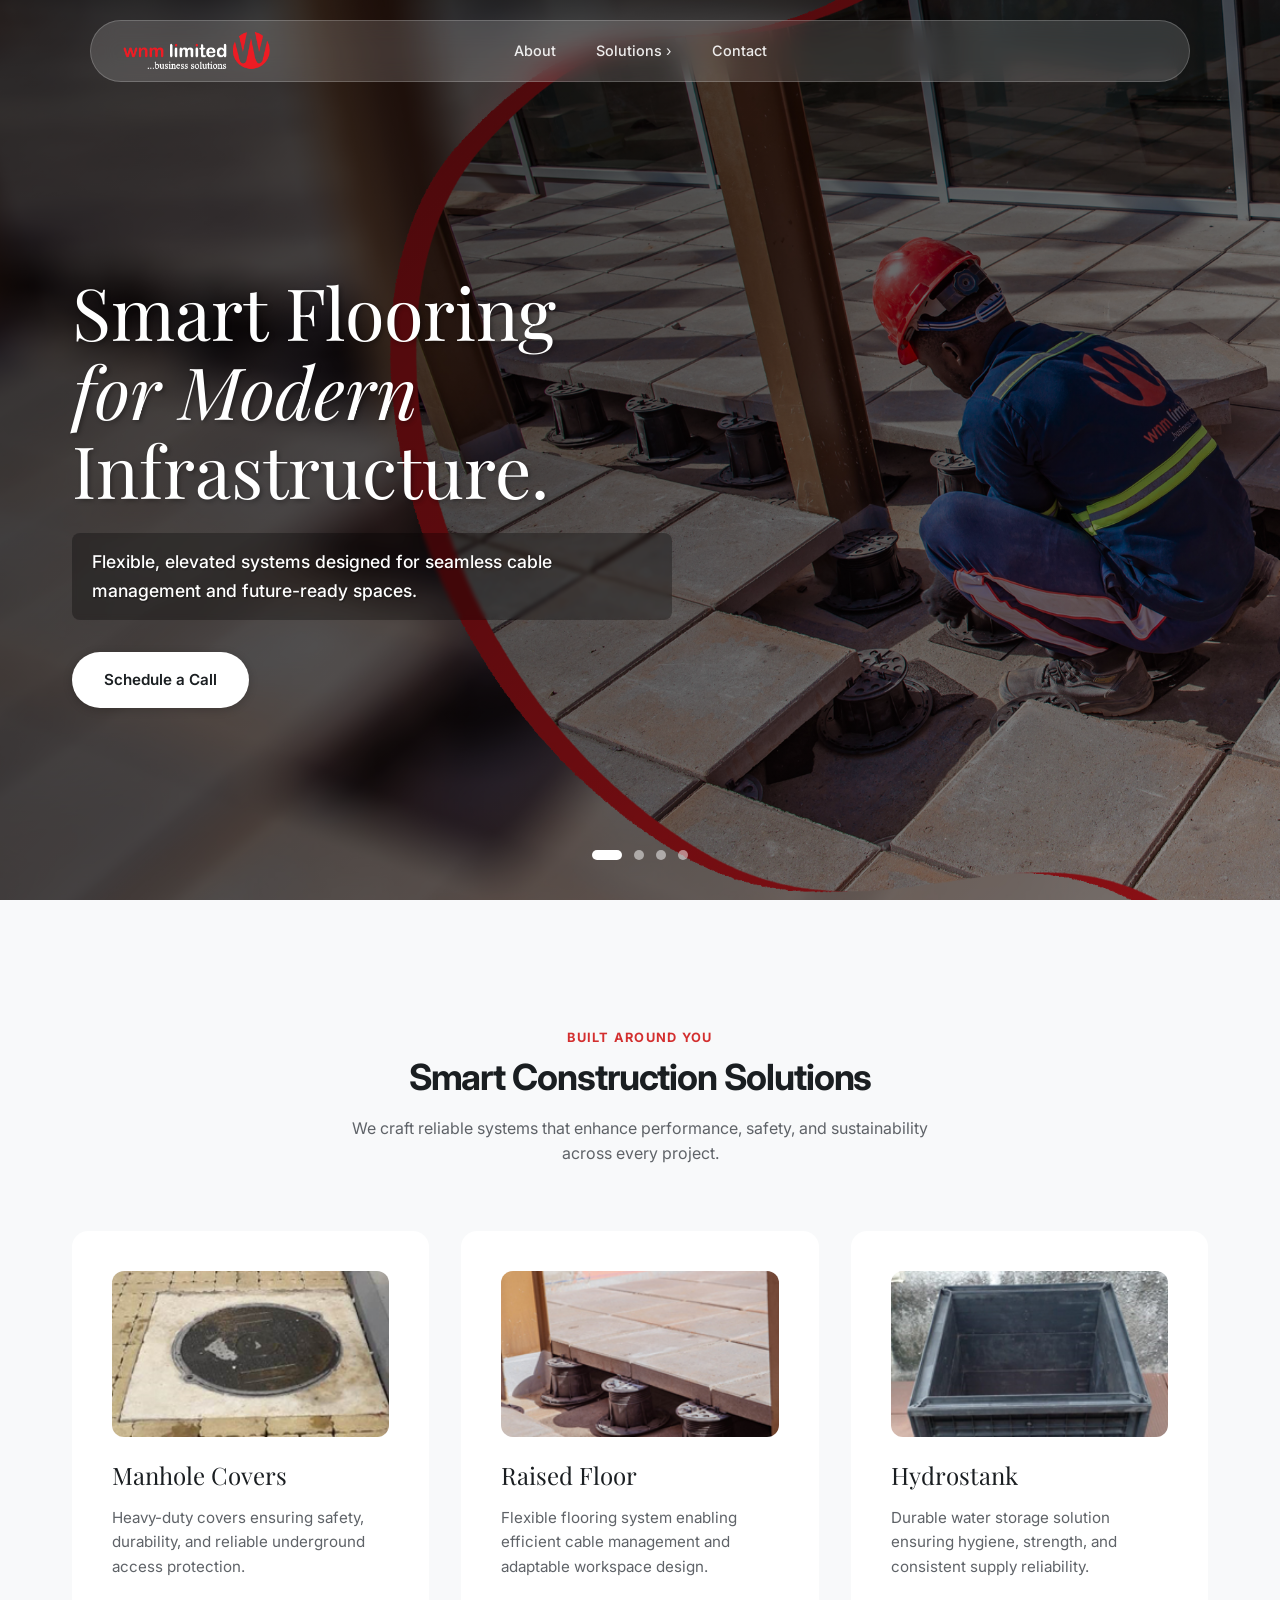
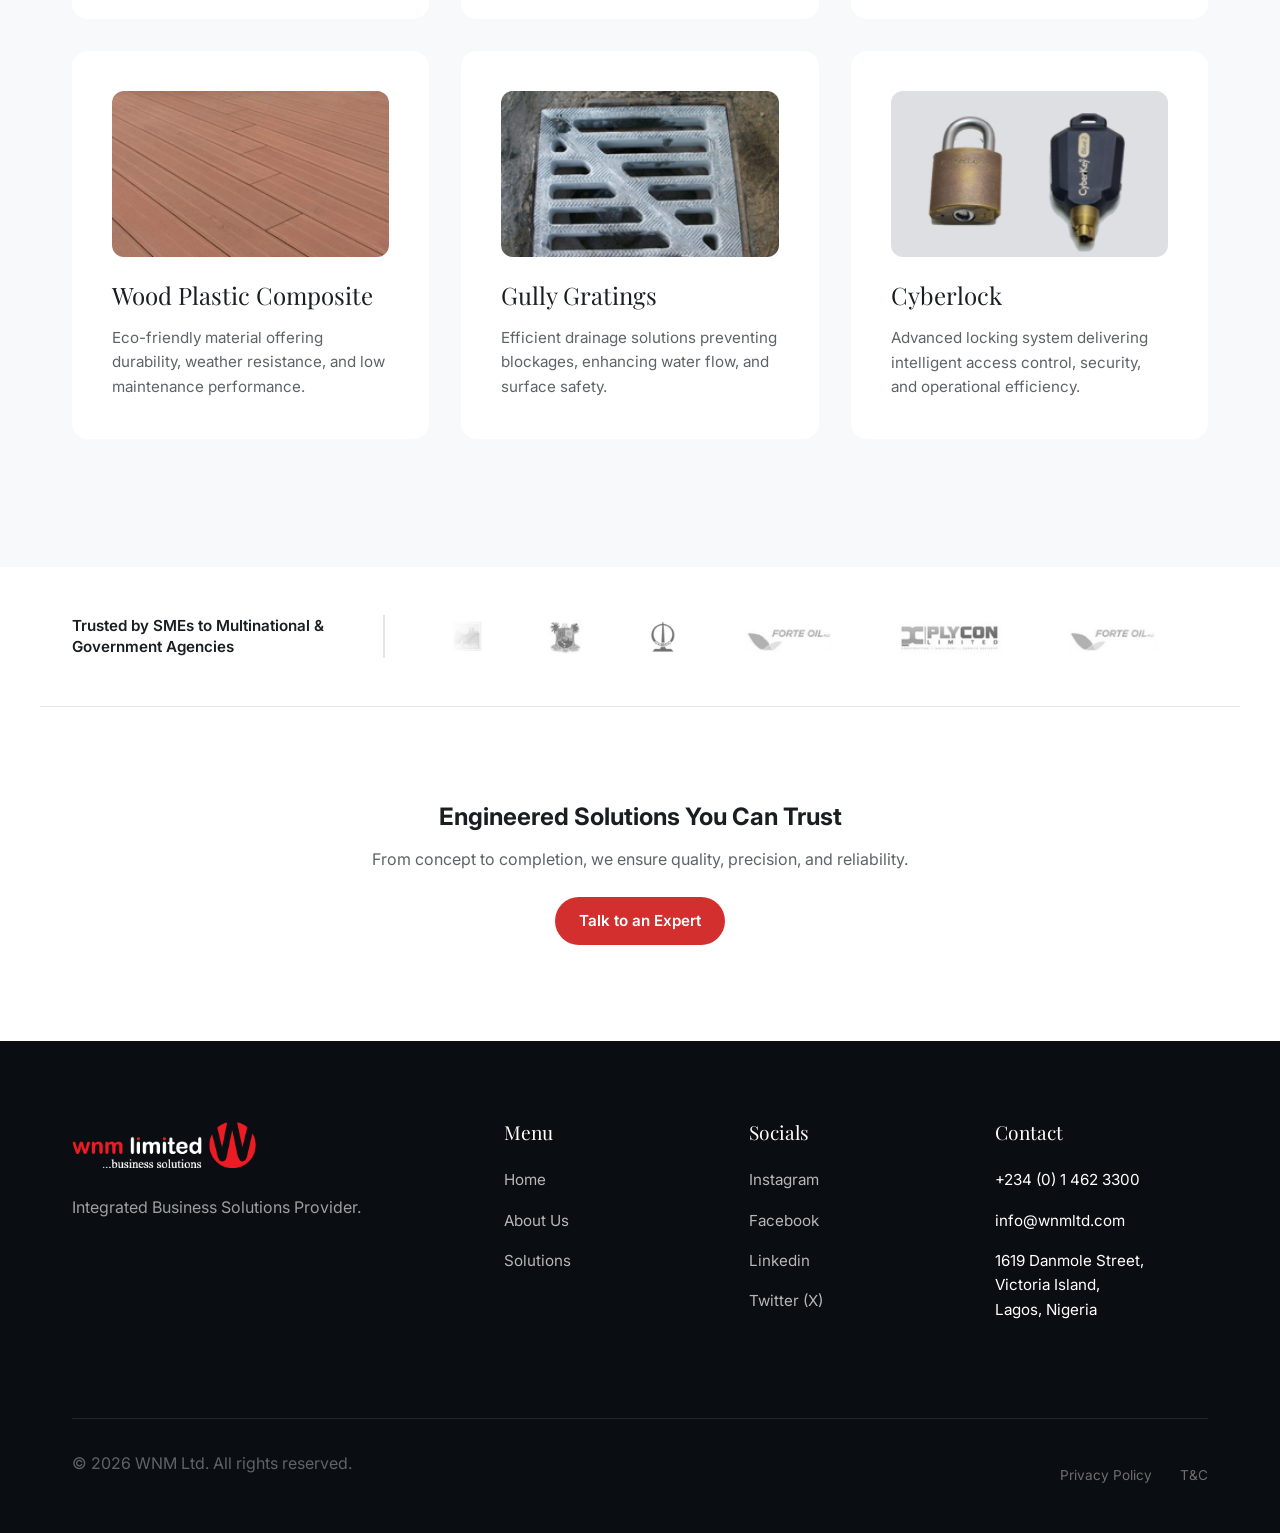
==== commit d35c9c24: "In this update i added more solution and navigation menu structure" ====
--- a/index.html
+++ b/index.html
@@ -15,93 +15,87 @@
 
 <body>
 
-    <!-- Navigation -->
+           
+<!-- Navigation with Vertical Flyout Mega Menu -->
 <header class="site-header">
     <div class="container header-inner">
         <a href="#" class="logo">
             <img src="images/wnm-logo.png" alt="WNM Ltd" style="height: 40px;">
         </a>
         <nav class="main-nav">
-            <ul>
+            <ul class="main-menu">
                 <li><a href="about.html">About</a></li>
-                <!-- <li class="dropdown mega-dropdown">
-                    <a href="#" class="dropdown-toggle">Services <i class="fas fa-chevron-down"></i></a>
-                    <ul class="dropdown-menu mega-menu">
-                        <li class="mega-menu-item">
-                            <a href="#" class="sub-dropdown-toggle">Construction <i class="fas fa-chevron-right"></i></a>
-                            <ul class="sub-dropdown-menu">
-                                <li><a href="#">Residential Construction</a></li>
-                                <li><a href="#">Commercial Construction</a></li>
-                                <li><a href="#">Industrial Construction</a></li>
-                            </ul>
-                        </li>
-                        <li class="mega-menu-item">
-                            <a href="#" class="sub-dropdown-toggle">Mechanical <i class="fas fa-chevron-right"></i></a>
-                            <ul class="sub-dropdown-menu">
-                                <li><a href="#">HVAC Systems</a></li>
-                                <li><a href="#">Plumbing Services</a></li>
-                                <li><a href="#">Industrial Machinery</a></li>
-                            </ul>
-                        </li>
-                        <li class="mega-menu-item">
-                            <a href="#" class="sub-dropdown-toggle">Architecture <i class="fas fa-chevron-right"></i></a>
-                            <ul class="sub-dropdown-menu">
-                                <li><a href="#">Residential Design</a></li>
-                                <li><a href="#">Commercial Design</a></li>
-                                <li><a href="#">Urban Planning</a></li>
-                            </ul>
-                        </li>
-                    </ul>
-                </li> -->
-                <li class="dropdown mega-dropdown">
-                    <a href="#" class="dropdown-toggle">Solutions <i class="fas fa-chevron-down"></i></a>
-                    <ul class="dropdown-menu mega-menu">
-                        <li class="mega-menu-item">
-                            <a href="#" class="sub-dropdown-toggle">Raised Flooring <i class="fas fa-chevron-right"></i></a>
-                            <ul class="sub-dropdown-menu">
-                                <li><a href="solutionDetail.html?id=flooring-outdoor">Outdoor Flooring</a></li>
-                                <li><a href="solutionDetail.html?id=flooring-indoor">Indoor Flooring</a></li>
-                                <li><a href="solutionDetail.html?id=wood-plastic">WPC</a></li>
-                                <li><a href="solutionDetail.html?id=tiles-ceramic">Ceramic Tiles</a></li>
-                                <li><a href="solutionDetail.html?id=glass-reinforced">GRP</a></li>
-                            </ul>
-                        </li>
-                        <li class="mega-menu-item">
-                            <a href="#" class="sub-dropdown-toggle">Composite & Construction <i class="fas fa-chevron-right"></i></a>
-                            <ul class="sub-dropdown-menu">
-                                <li><a href="#">GRP Proples</a></li>
-                                <li><a href="#">Manhole Covers</a></li>
-                                <li><a href="#">Mculock Bosly</a></li>
-                            </ul>
-                        </li>
-                        <li class="mega-menu-item">
-                            <a href="#" class="sub-dropdown-toggle">Narinas & Working Habour <i class="fas fa-chevron-right"></i></a>
-                            <ul class="sub-dropdown-menu">
-                                <li><a href="#">Floating Pontoon Jeffs</a></li>
-                                
-                            </ul>
-                        </li>
-                        <li class="mega-menu-item">
-                            <a href="#" class="sub-dropdown-toggle">Scurrcing <i class="fas fa-chevron-right"></i></a>
-                            <ul class="sub-dropdown-menu">
-                                <li><a href="#">Overview</a></li>
-                                <li><a href="#">Case Study 1</a></li>
-                                <li><a href="#">Case Study 2</a></li>
-                                <li><a href="#">Case Study 3</a></li>
-                            </ul>
-                        </li>
-                        <li class="mega-menu-item">
-                            <a href="#" class="sub-dropdown-toggle">Access Control <i class="fas fa-chevron-right"></i></a>
-                            <ul class="sub-dropdown-menu">
-                                <li><a href="#">Cyber Lock</a></li>
-                                
-                            </ul>
-                        </li>
-                    </ul>
+                
+                <!-- Solutions Dropdown -->
+                <li class="nav-item-with-dropdown">
+                    <a href="solutions.html" class="nav-link-with-arrow">
+                        Solutions
+                        <span class="arrow-icon">›</span>
+                    </a>
+                    <div class="mega-menu">
+                        <ul class="mega-menu-column">
+                            <li class="mega-menu-item">
+                                <a href="#" class="mega-menu-title" style="color: black;">
+                                    Raised Flooring
+                                    <span class="sub-arrow">›</span>
+                                </a>
+                                <ul class="submenu-level-3">
+                                    <li><a href="solutionDetail.html?id=flooring-outdoor">Outdoor Flooring</a></li>
+                                    <li><a href="solutionDetail.html?id=flooring-indoor">Indoor Flooring</a></li>
+                                    <li><a href="solutionDetail.html?id=wood-plastic">WPC</a></li>
+                                    <li><a href="solutionDetail.html?id=tiles-ceramic">Ceramic Tiles</a></li>
+                                    <li><a href="solutionDetail.html?id=glass-reinforced">GRP</a></li>
+                                </ul>
+                            </li>
+                            <li class="mega-menu-item">
+                                <a href="#" class="mega-menu-title" style="color: black;">
+                                    Composite & Construction
+                                    <span class="sub-arrow">›</span>
+                                </a>
+                                <ul class="submenu-level-3">
+                                    <li><a href="solutionDetail.html?id=profiles-grp">GRP Profiles</a></li>
+                                    <li><a href="solutionDetail.html?id=covers-manhole">Manhole Covers</a></li>
+                                    <li><a href="solutionDetail.html?id=manlock-bolts">Manlock Bolts</a></li>
+                                </ul>
+                            </li>
+                            <li class="mega-menu-item">
+                                <a href="#" class="mega-menu-title" style="color: black;">
+                                    Marinas & Working Harbours
+                                    <span class="sub-arrow">›</span>
+                                </a>
+                                <ul class="submenu-level-3">
+                                    <li><a href="solutionDetail.html?id=floating-pontoon">Floating Pontoon Jetties</a></li>
+                                </ul>
+                            </li>
+                            <li class="mega-menu-item">
+                                <a href="#" class="mega-menu-title" style="color: black;">
+                                    Floating Pontoon Jetties
+                                    <span class="sub-arrow">›</span>
+                                </a>
+                                <ul class="submenu-level-3">
+                                    <li><a href="#">Overview</a></li>
+                                    <li><a href="#">Case Study 1</a></li>
+                                    <li><a href="#">Case Study 2</a></li>
+                                    <li><a href="#">Case Study 3</a></li>
+                                </ul>
+                            </li>
+                            <li class="mega-menu-item">
+                                <a href="#" class="mega-menu-title" style="color: black;">
+                                    Access Control
+                                    <span class="sub-arrow">›</span>
+                                </a>
+                                <ul class="submenu-level-3">
+                                    <li><a href="solutionDetail.html?id=lock-cyber">Cyber lock</a></li>
+                                </ul>
+                            </li>
+                        </ul>
+                    </div>
                 </li>
-                <li><a href="#">Contact</a></li>
+                
+                <li><a href="contact.html">Contact</a></li>
             </ul>
         </nav>
+        
         <button class="mobile-menu-toggle" aria-label="Toggle navigation">
             <span class="bar"></span>
             <span class="bar"></span>
@@ -109,6 +103,8 @@
         </button>
     </div>
 </header>
+
+
 
 
     <main>
@@ -310,9 +306,9 @@
                     <div class="footer-list">
                         <h5>Menu</h5>
                         <ul>
-                            <li><a href="#">Home</a></li>
-                            <li><a href="#">Services</a></li>
-                            <li><a href="#">About Us</a></li>
+                            <li><a href="index.html">Home</a></li>
+                            <li><a href="about.html">About Us</a></li>
+                            <li><a href="solutions.html">Solutions</a></li>
                         </ul>
                     </div>
 
--- a/css/style.css
+++ b/css/style.css
@@ -2802,6 +2802,10 @@
             color: var(--color-accent);
         }
 
+
+
+
+
         .solution-overview {
             padding: 5rem 0;
         }
@@ -3206,4 +3210,76 @@
                 font-size: 1.75rem;
             }
         }
-    +
+
+
+       /* Overview Section - Mobile Responsive */
+        @media (max-width: 768px) {
+            .solution-overview .row {
+                display: flex !important;
+                flex-direction: column !important;
+                gap: 2rem !important;
+            }
+            
+            .solution-overview .overview-content {
+                order: 1 !important;
+            }
+            
+            .solution-overview .overview-image {
+                order: 2 !important;
+            }
+        }
+    
+
+        /* Overview Section Styles */
+        .solution-overview {
+            padding: 5rem 0;
+        }
+
+        .overview-grid {
+            display: grid;
+            grid-template-columns: 1fr 1fr;
+            gap: 4rem;
+            align-items: center;
+        }
+
+        .overview-content h2 {
+            font-family: var(--font-serif);
+            margin-bottom: 1.5rem;
+        }
+
+        .overview-image {
+            border-radius: 20px;
+            overflow: hidden;
+            box-shadow: 0 20px 40px rgba(0, 0, 0, 0.1);
+        }
+
+        .overview-image img {
+            width: 100%;
+            height: auto;
+            display: block;
+        }
+
+        /* Mobile Responsive - Text on top, Image below */
+        @media (max-width: 768px) {
+            .overview-grid {
+                display: flex;
+                flex-direction: column;
+                gap: 2rem;
+            }
+            
+            .overview-content {
+                order: 1; /* Text first */
+            }
+            
+            .overview-image {
+                order: 2; /* Image below text */
+            }
+        }
+
+        /* Tablet Responsive (optional) */
+        @media (min-width: 769px) and (max-width: 1024px) {
+            .overview-grid {
+                gap: 2.5rem;
+            }
+        }
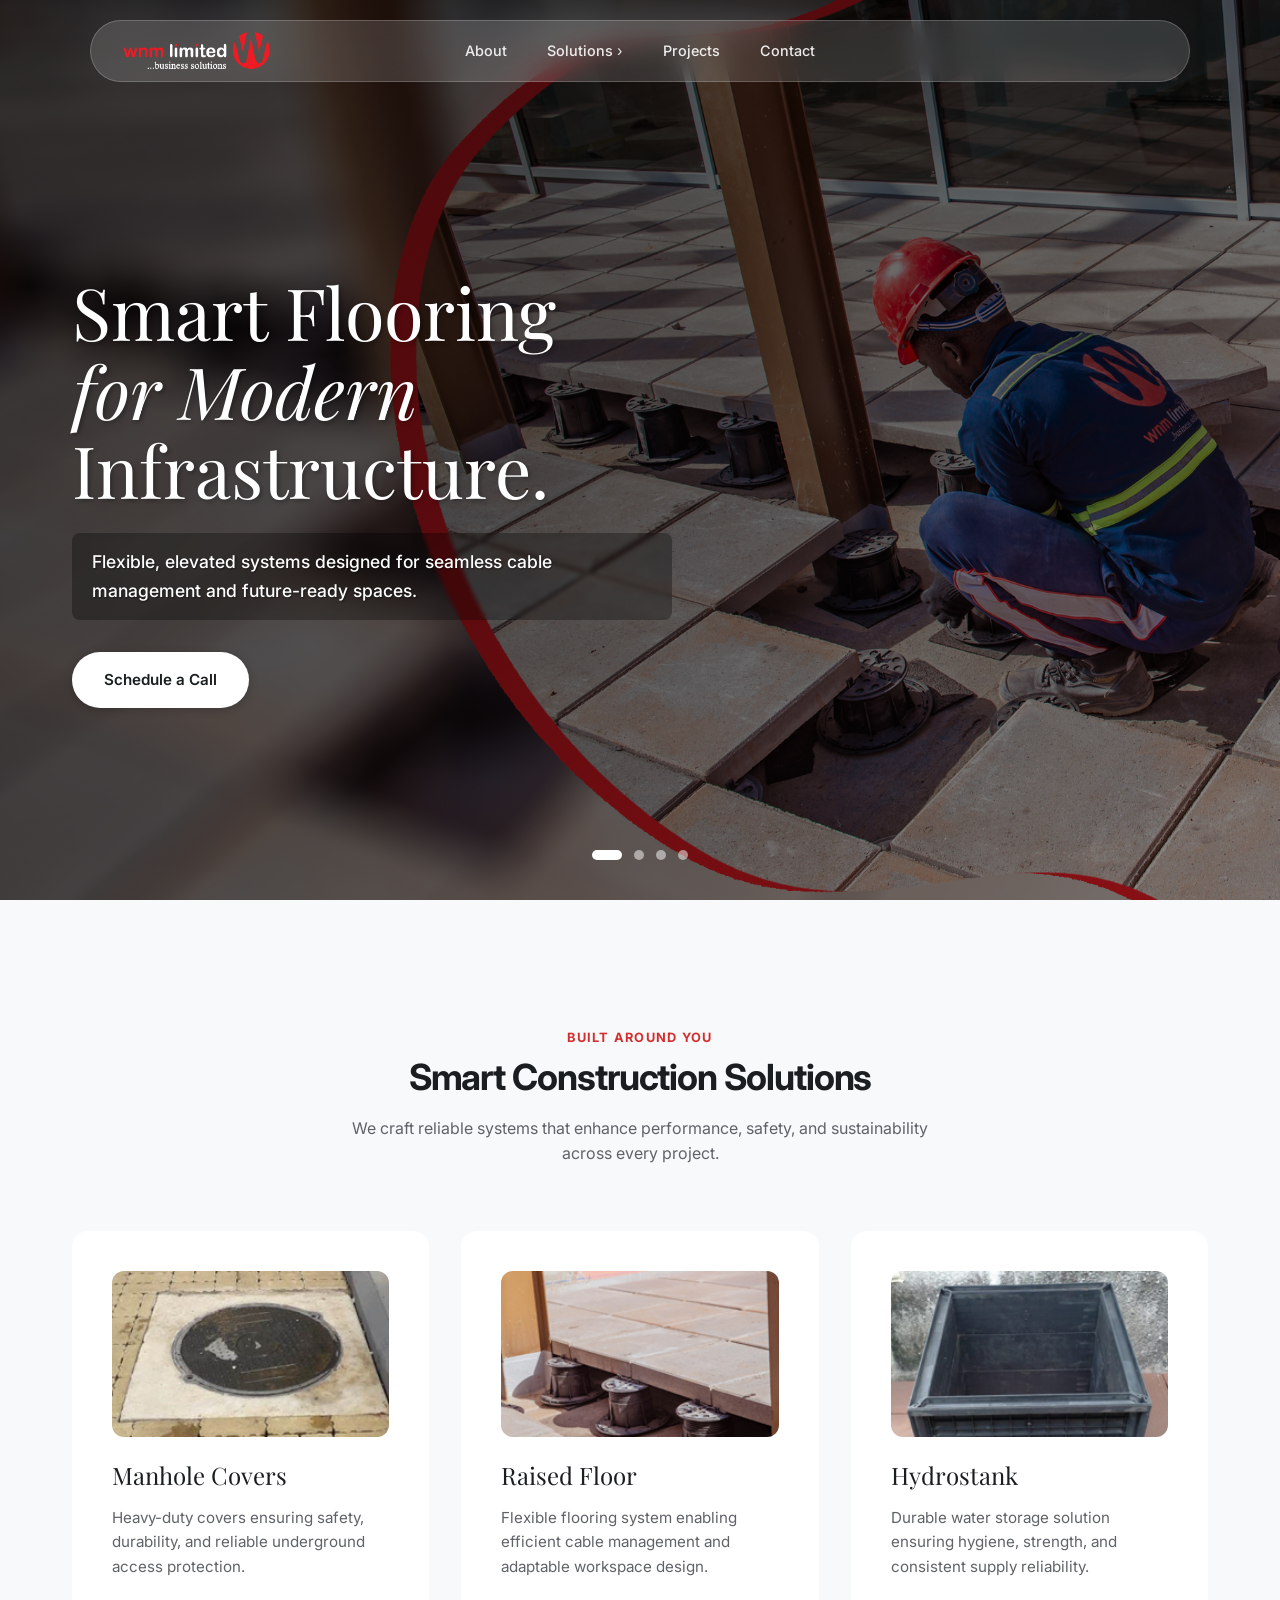
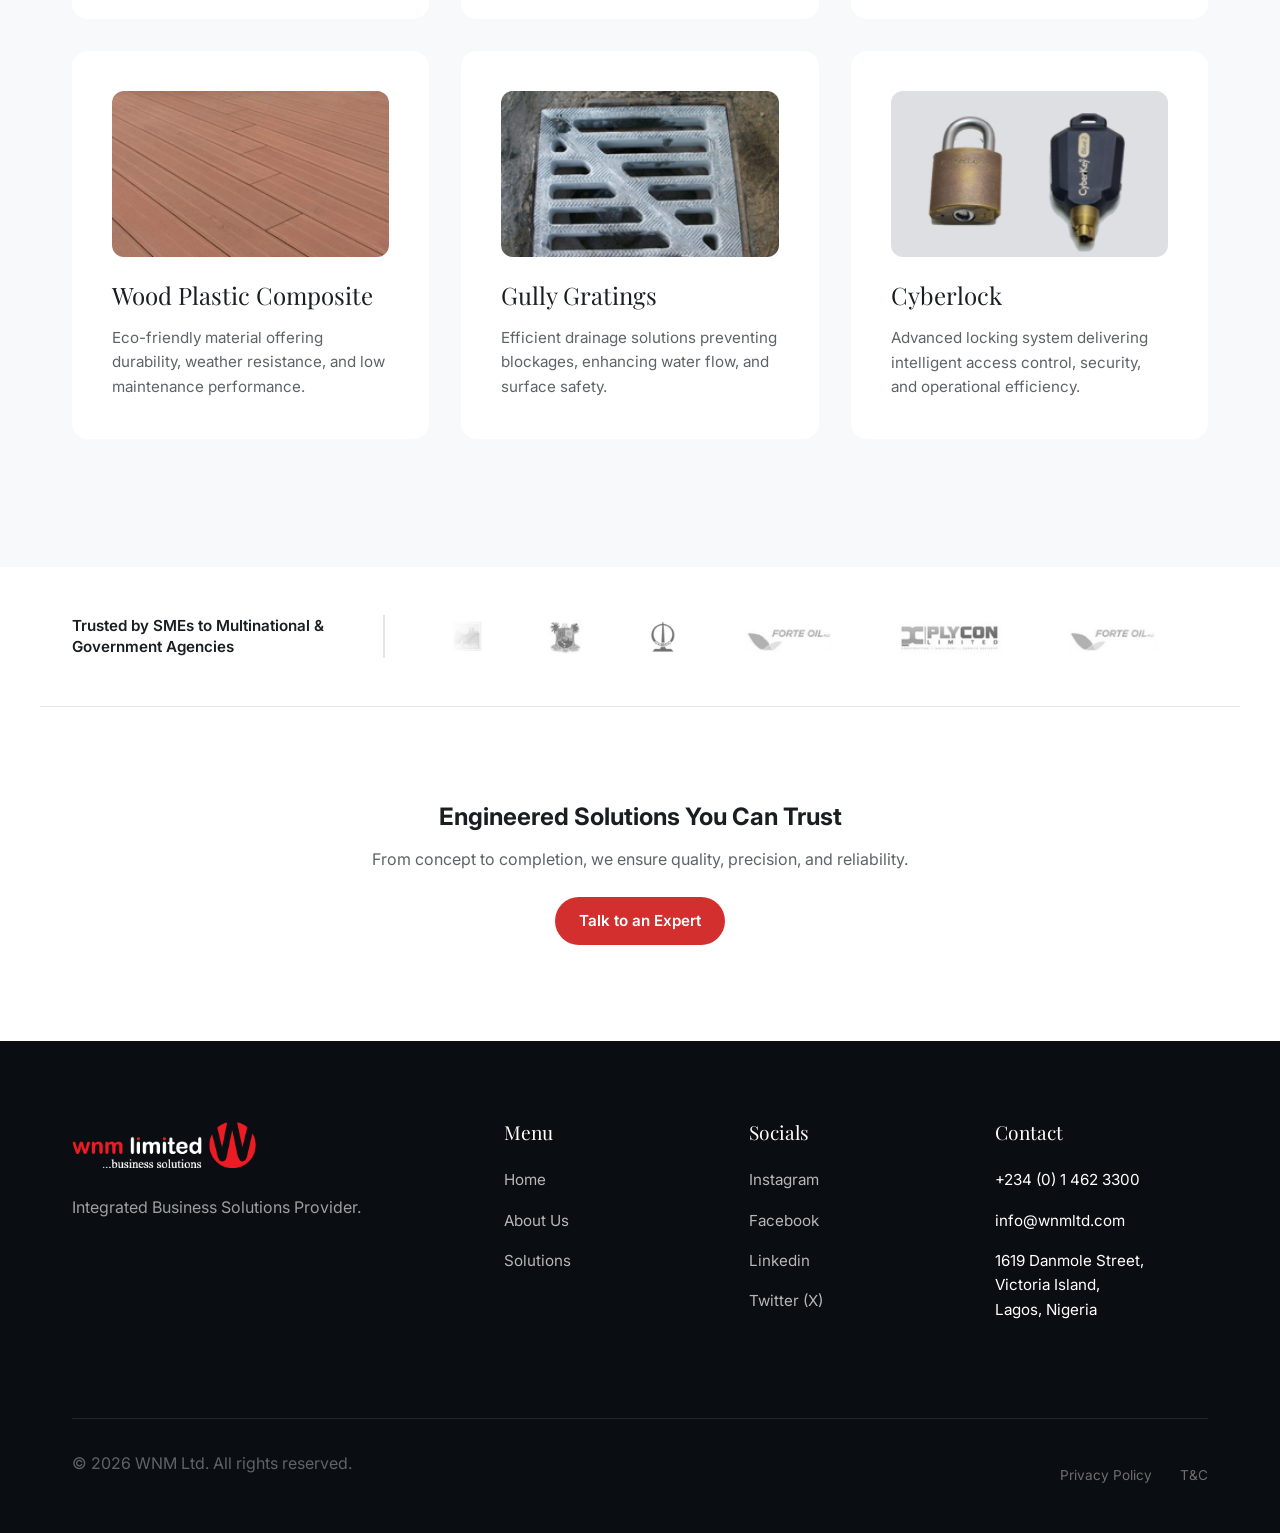
==== commit 9c736de8: "I added Project and Project Details page" ====
--- a/index.html
+++ b/index.html
@@ -91,7 +91,7 @@
                         </ul>
                     </div>
                 </li>
-                
+                <li><a href="projects.html">Projects</a></li>
                 <li><a href="contact.html">Contact</a></li>
             </ul>
         </nav>
